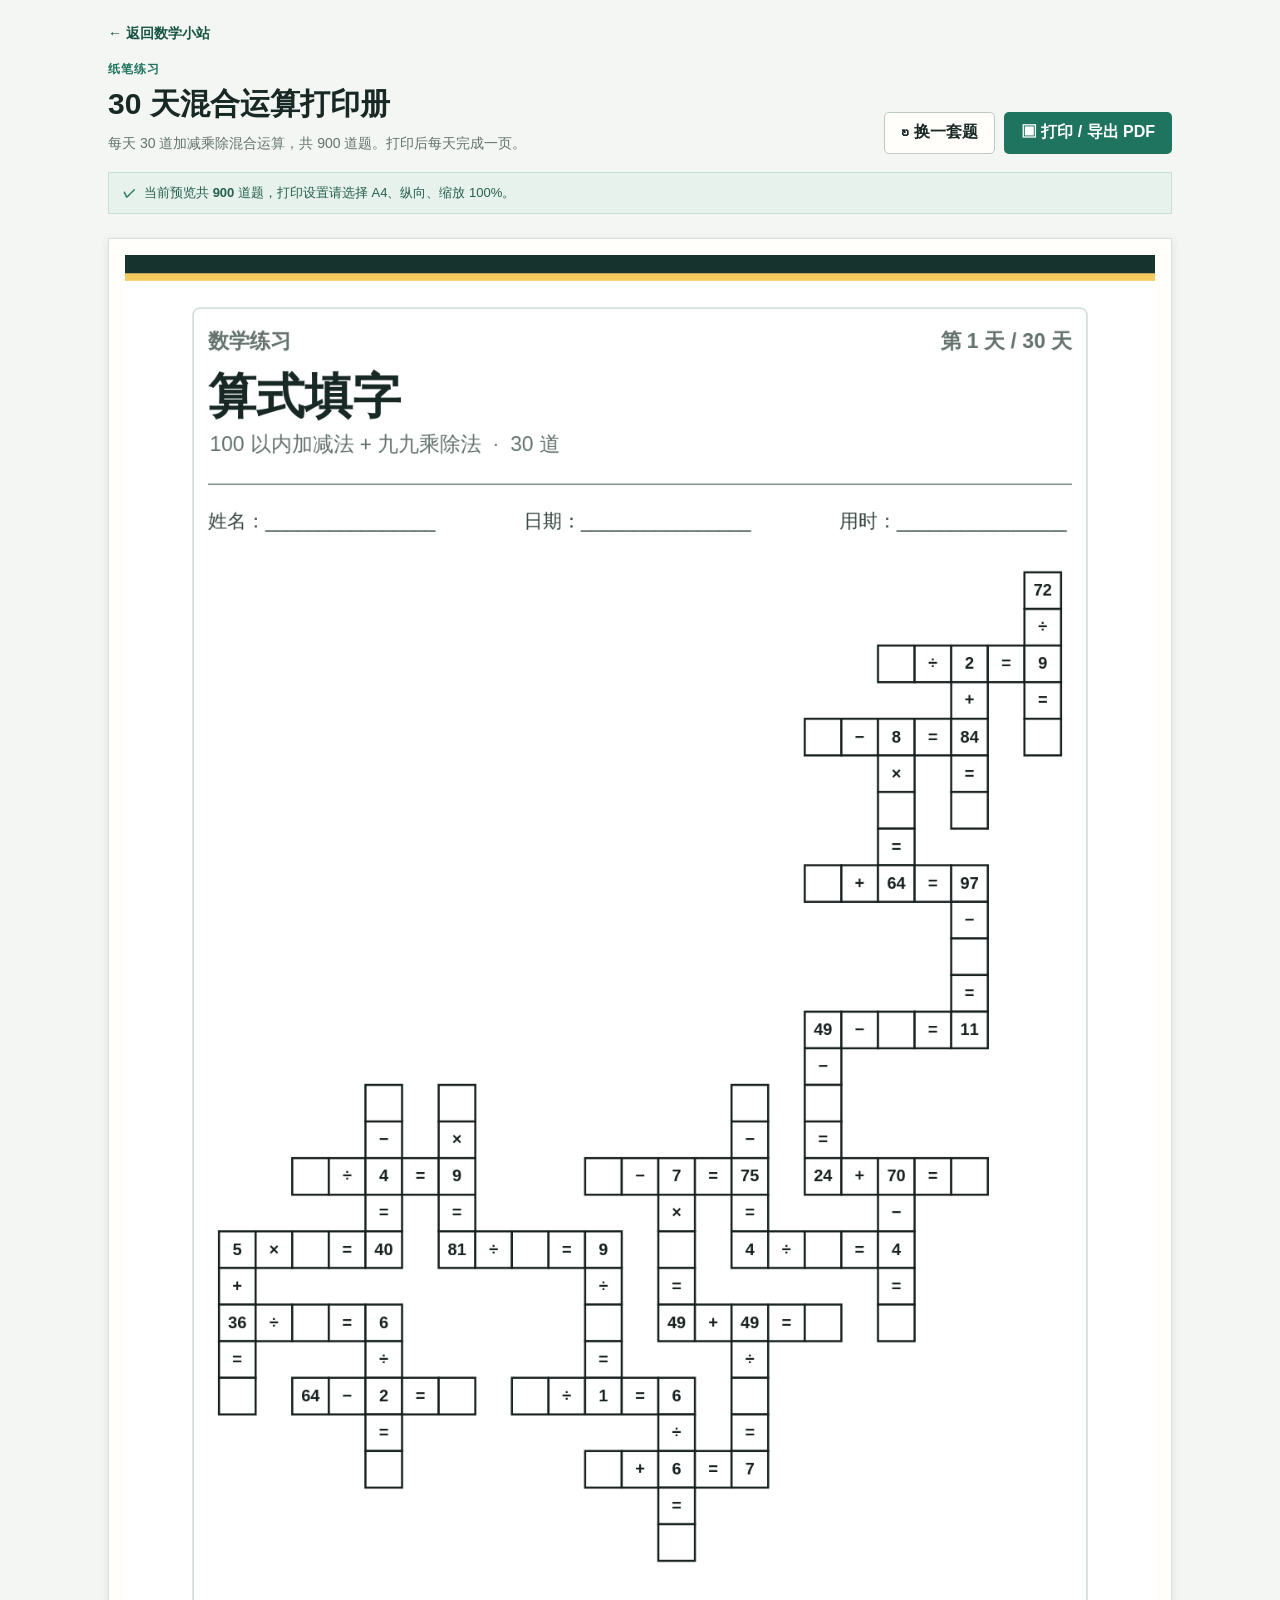
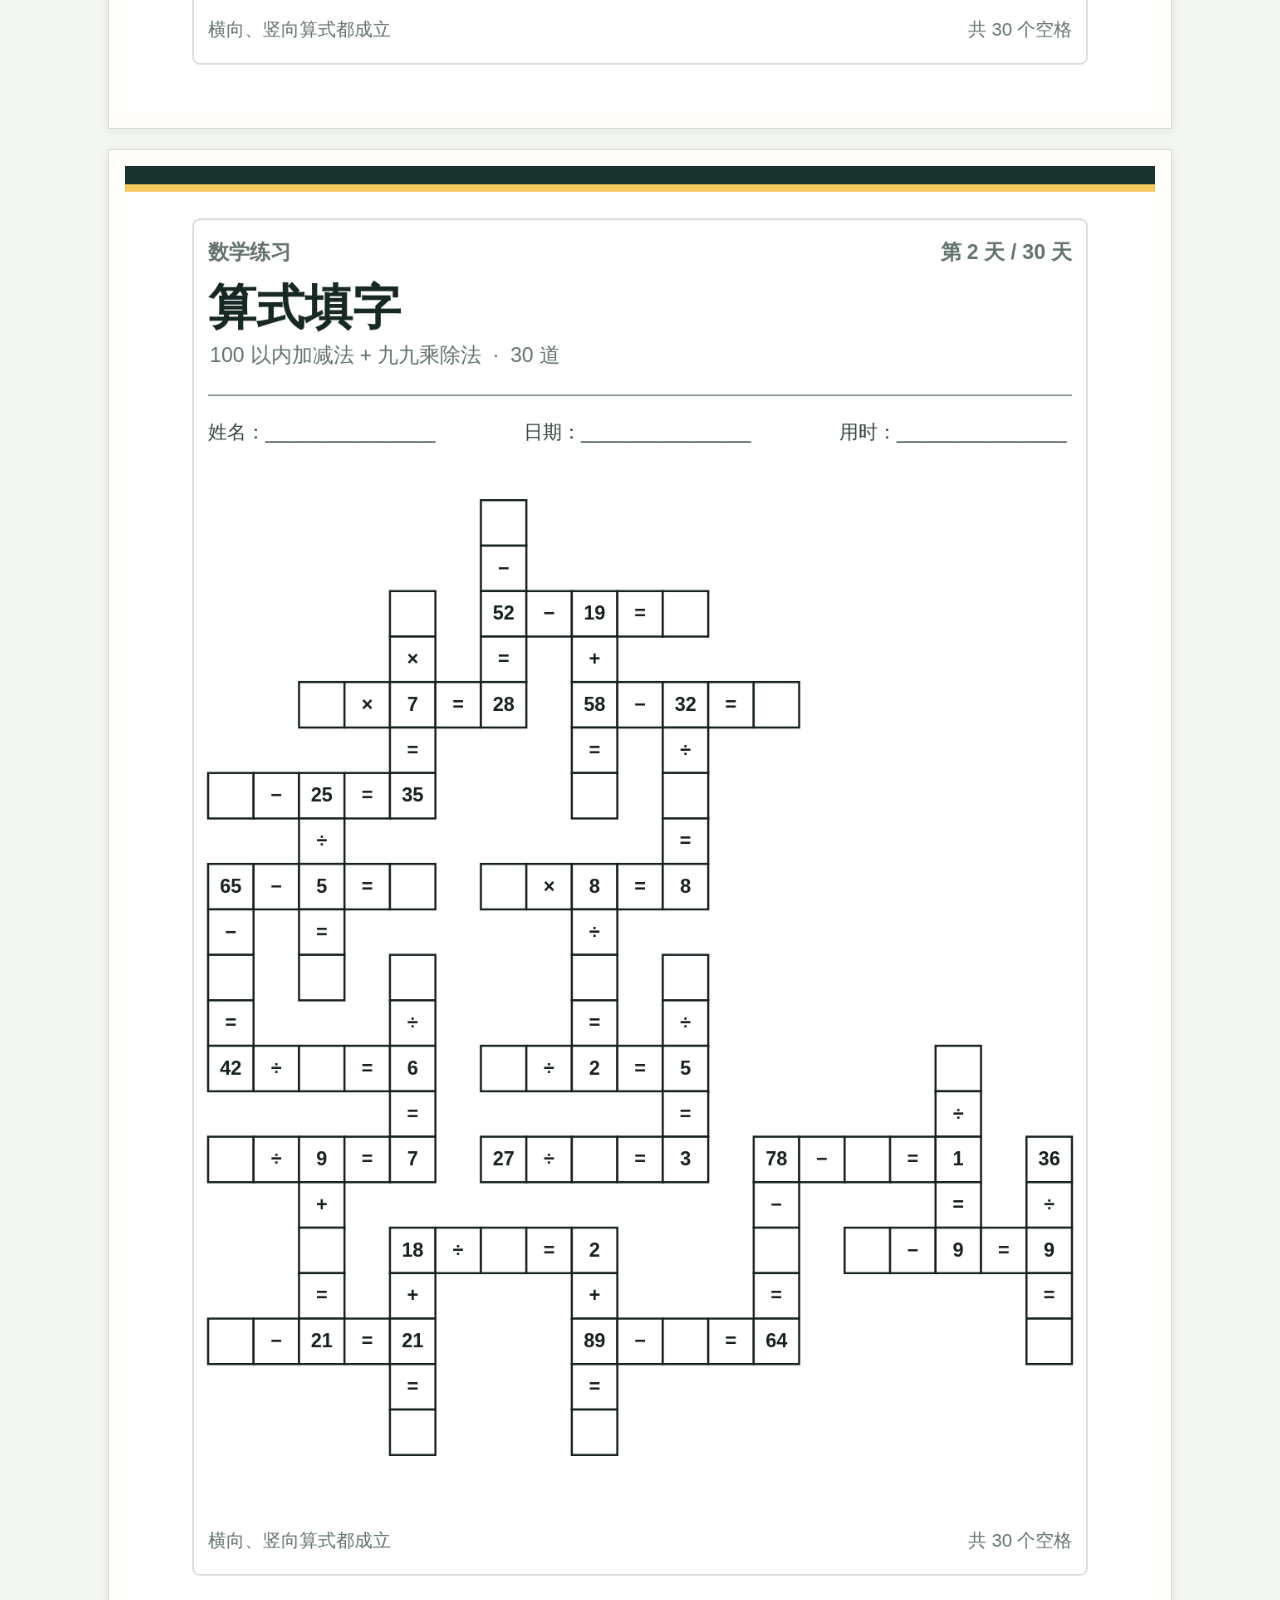
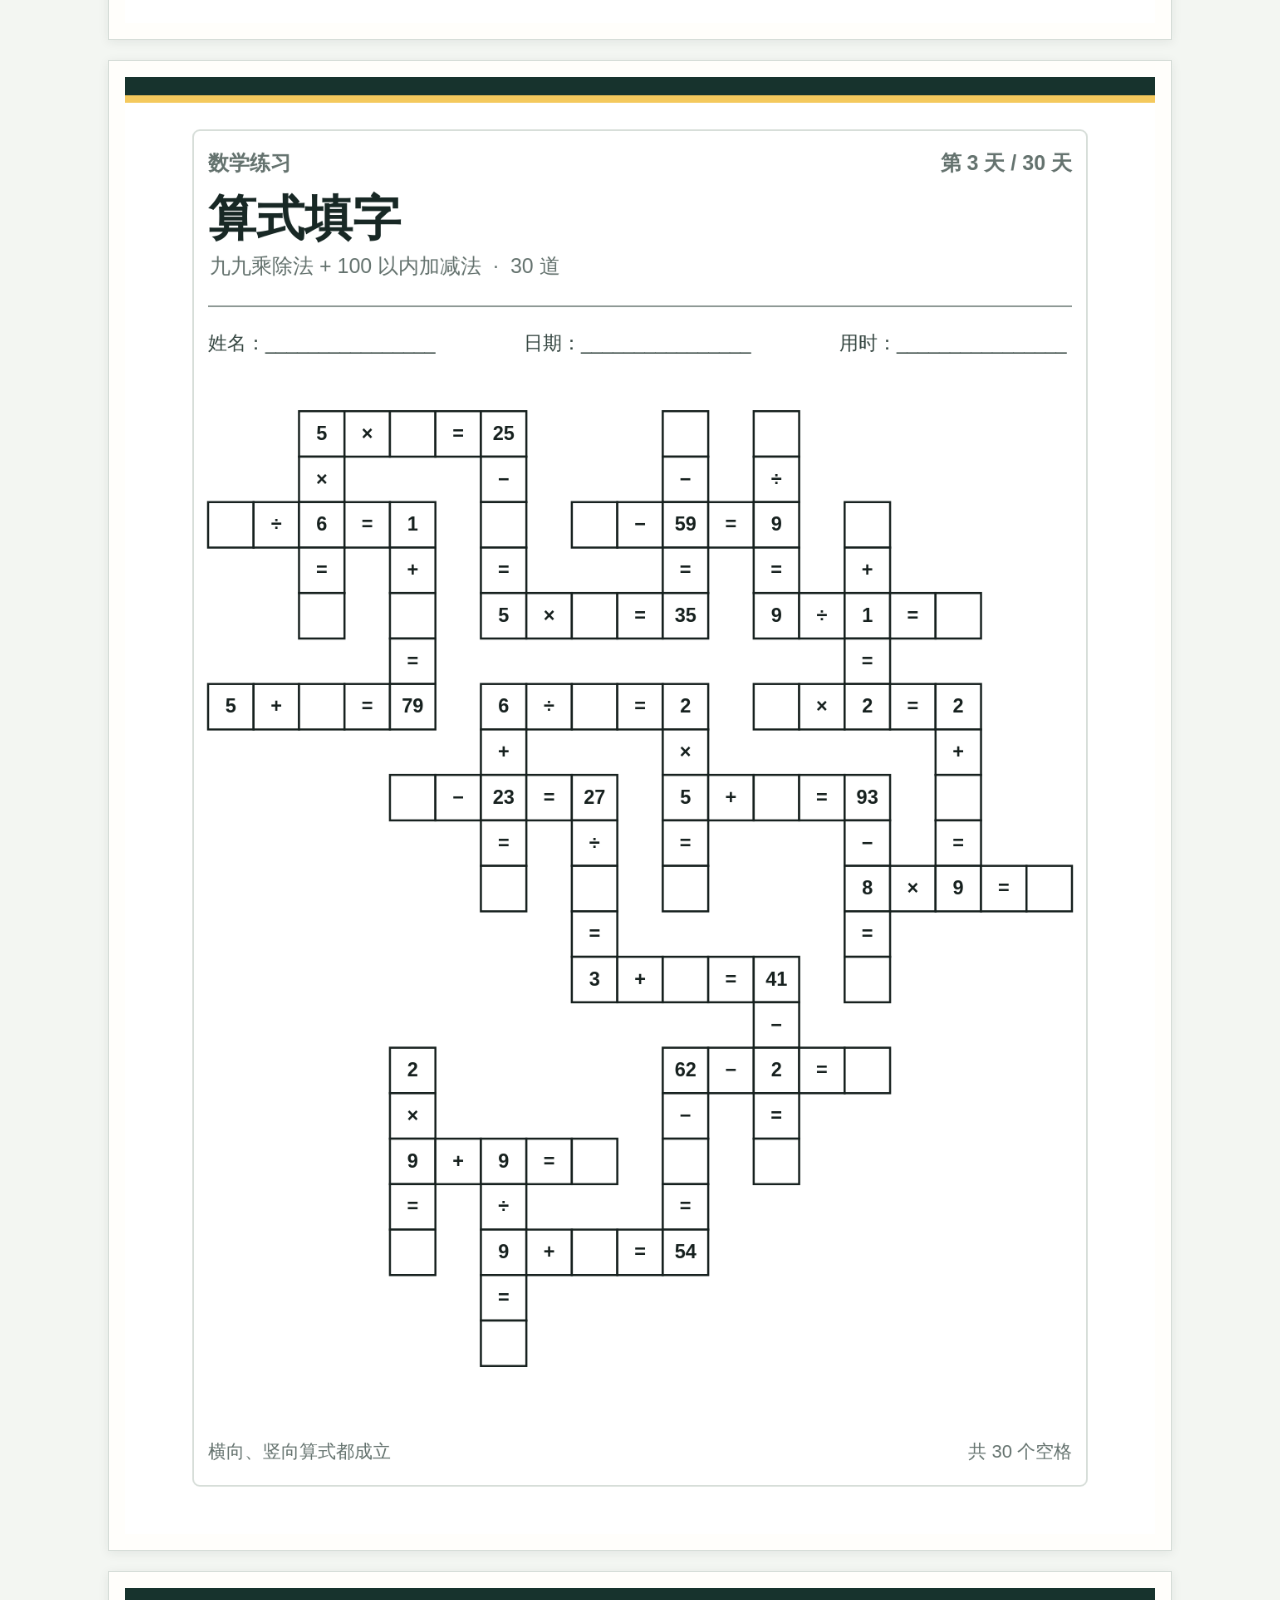
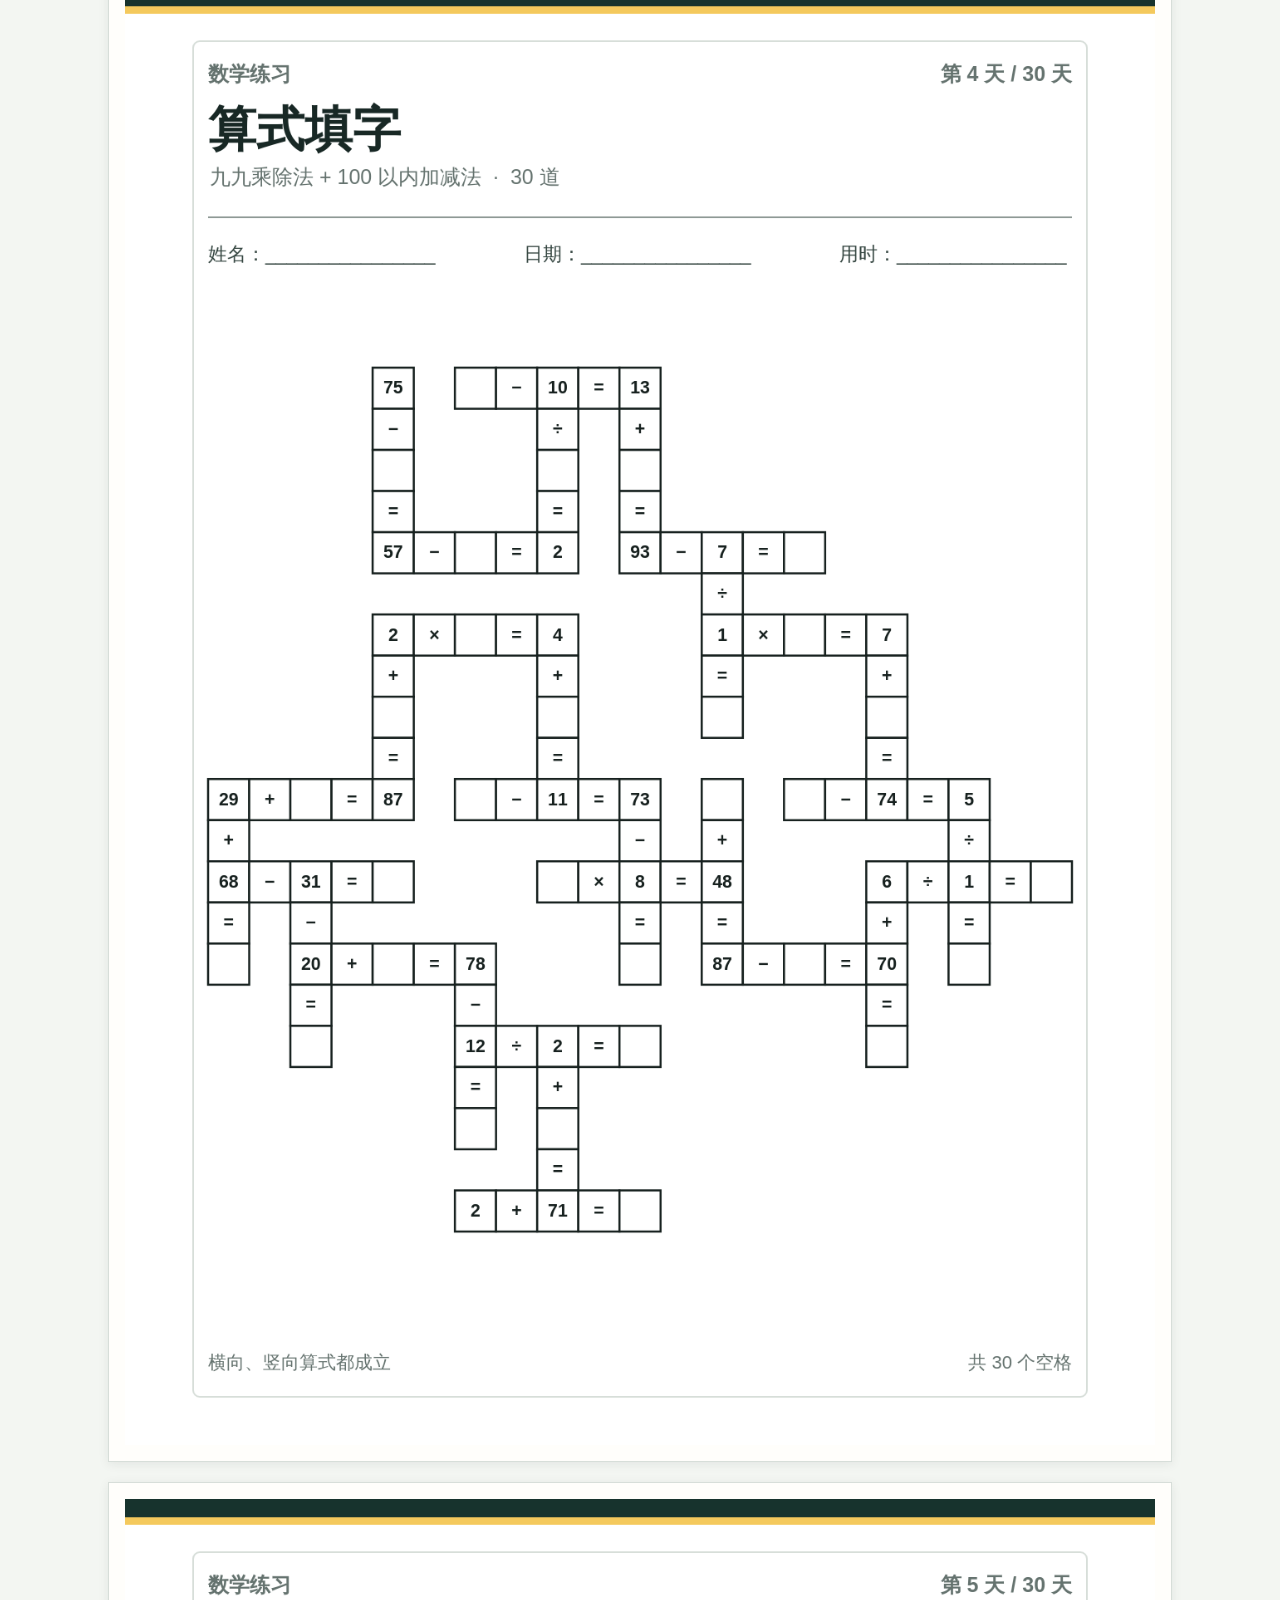
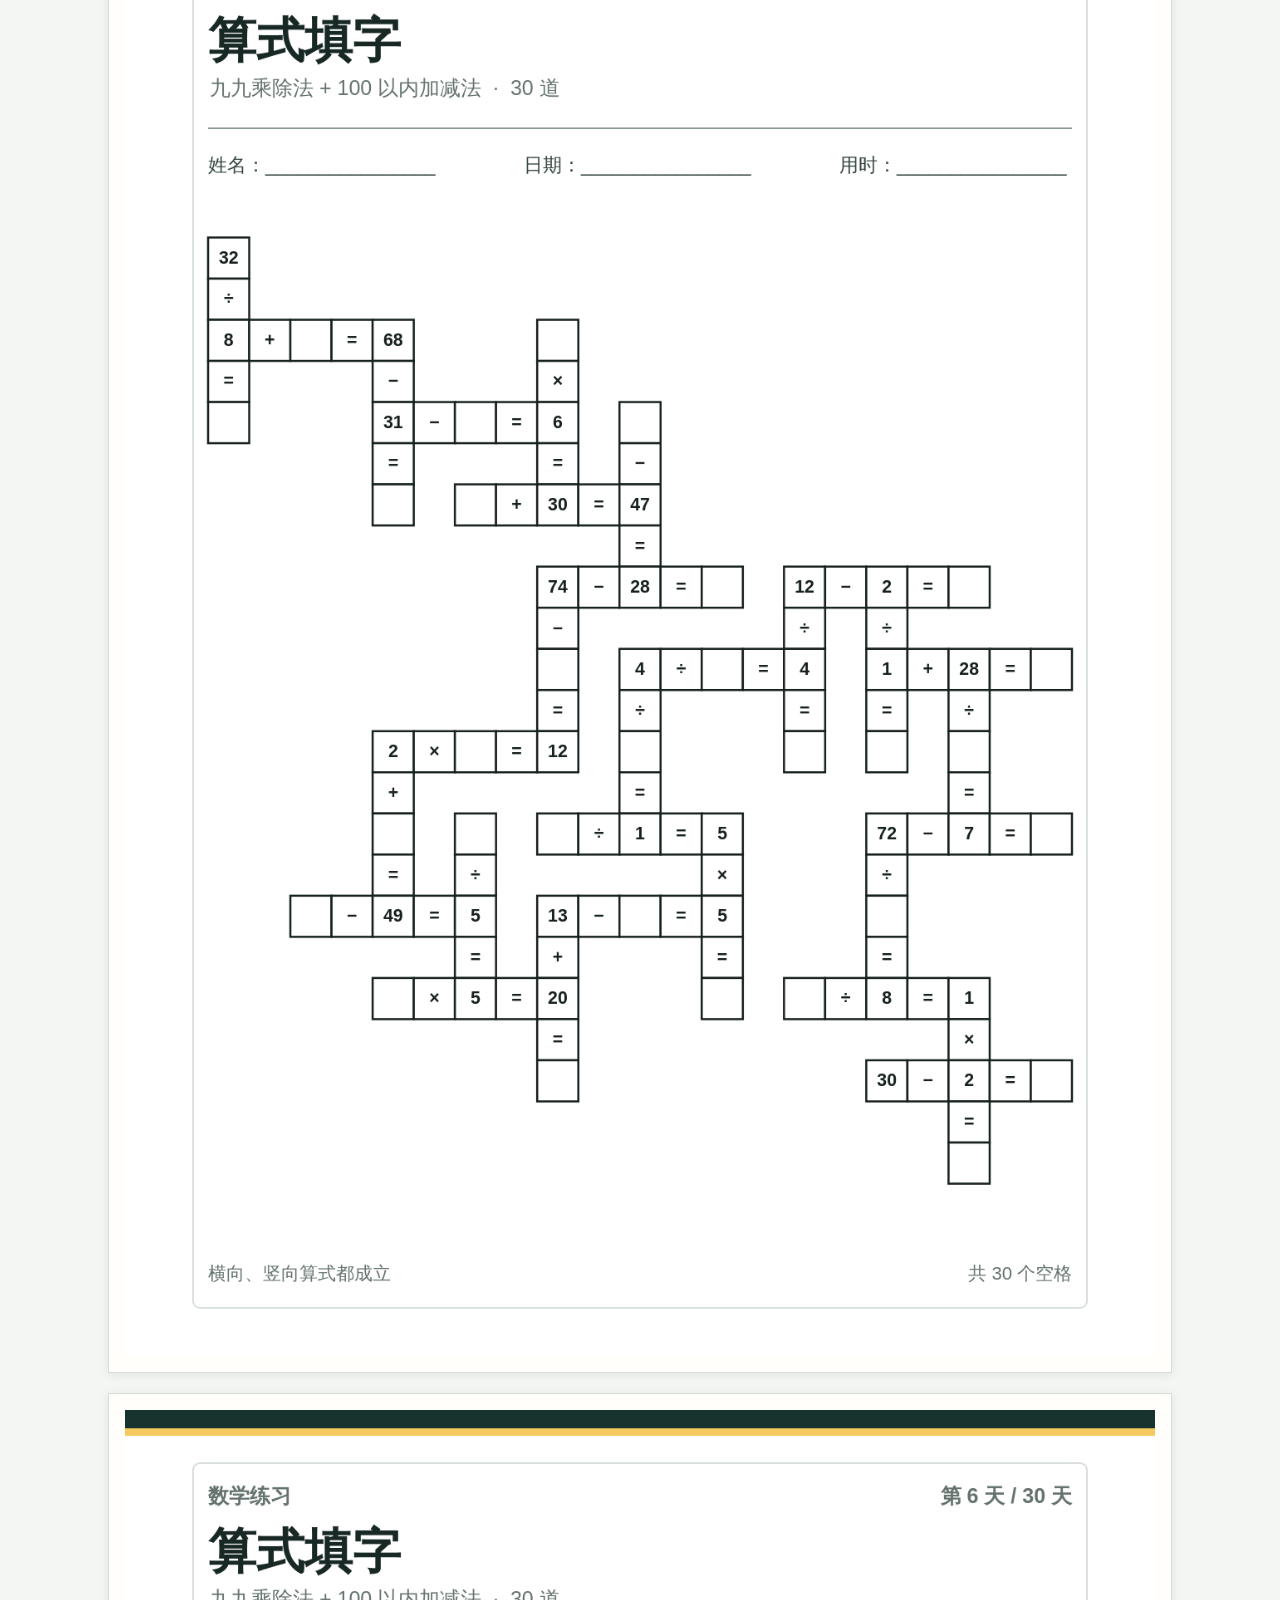
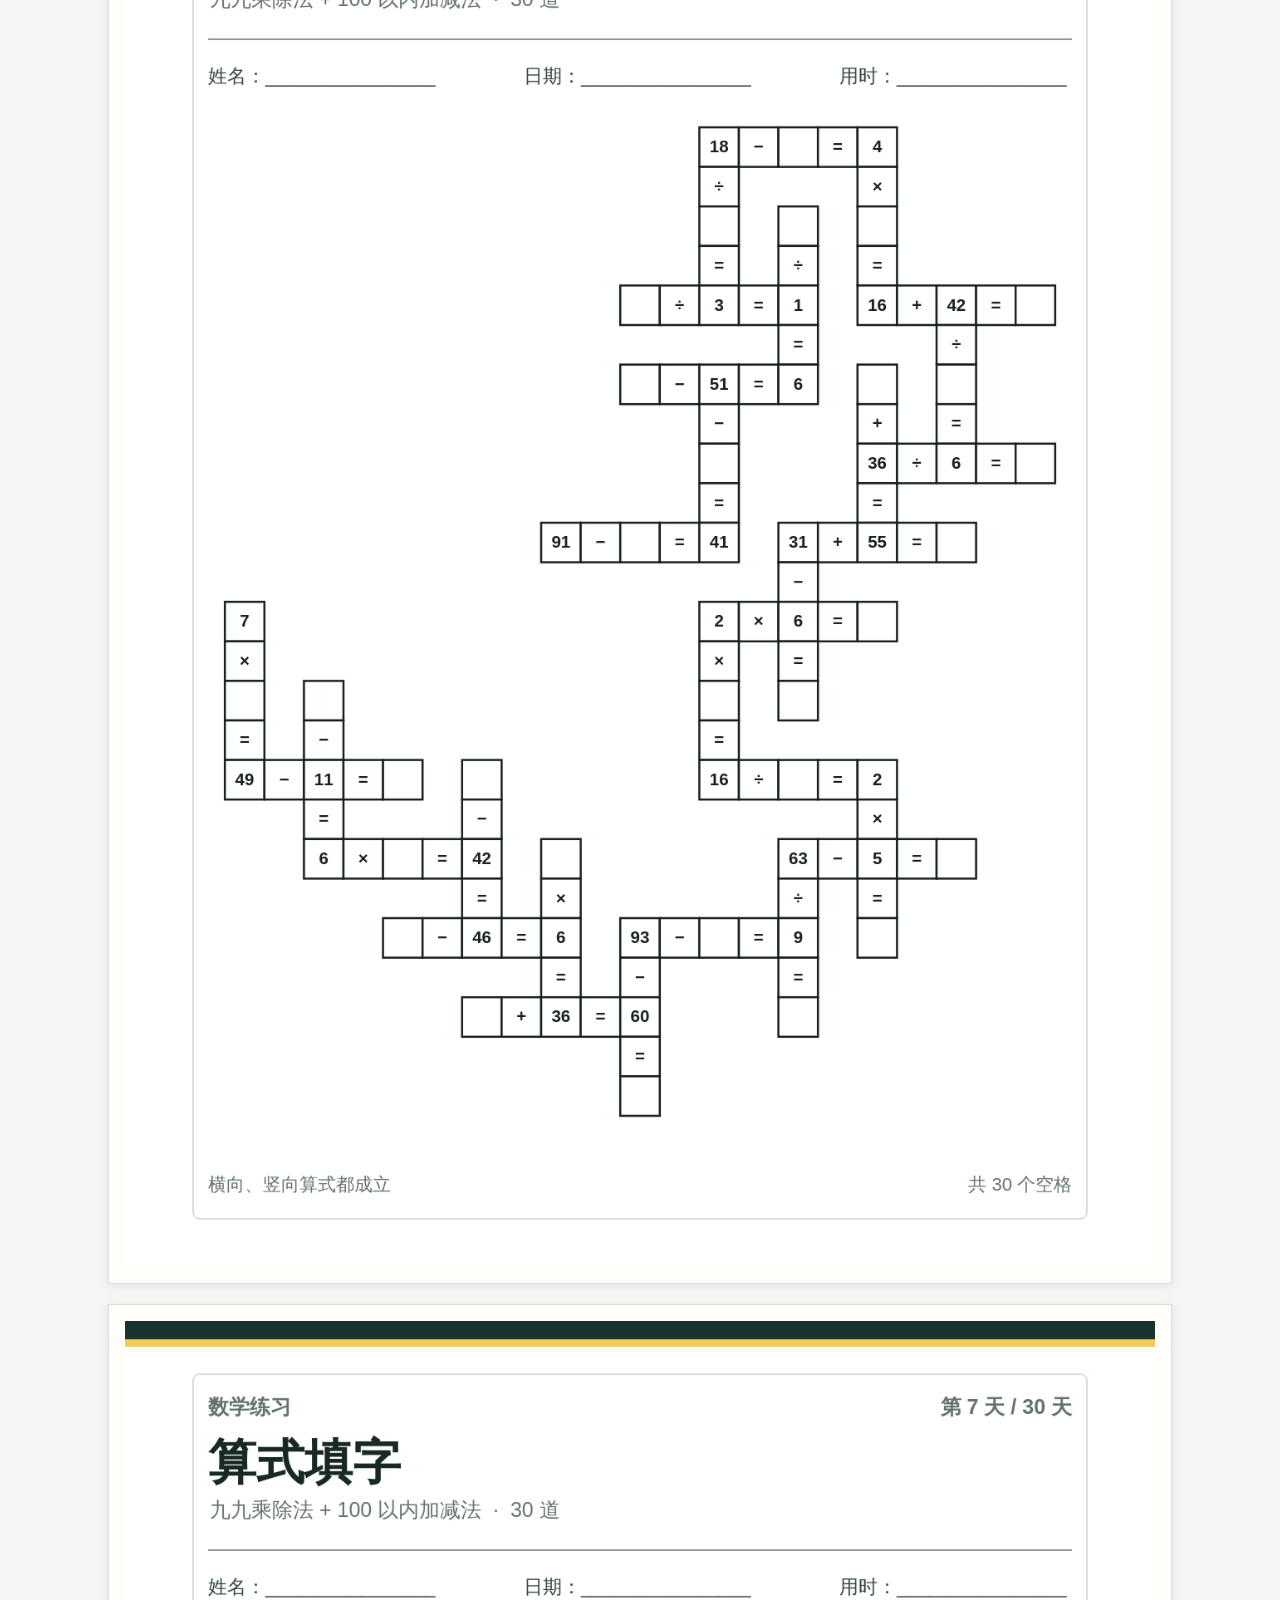
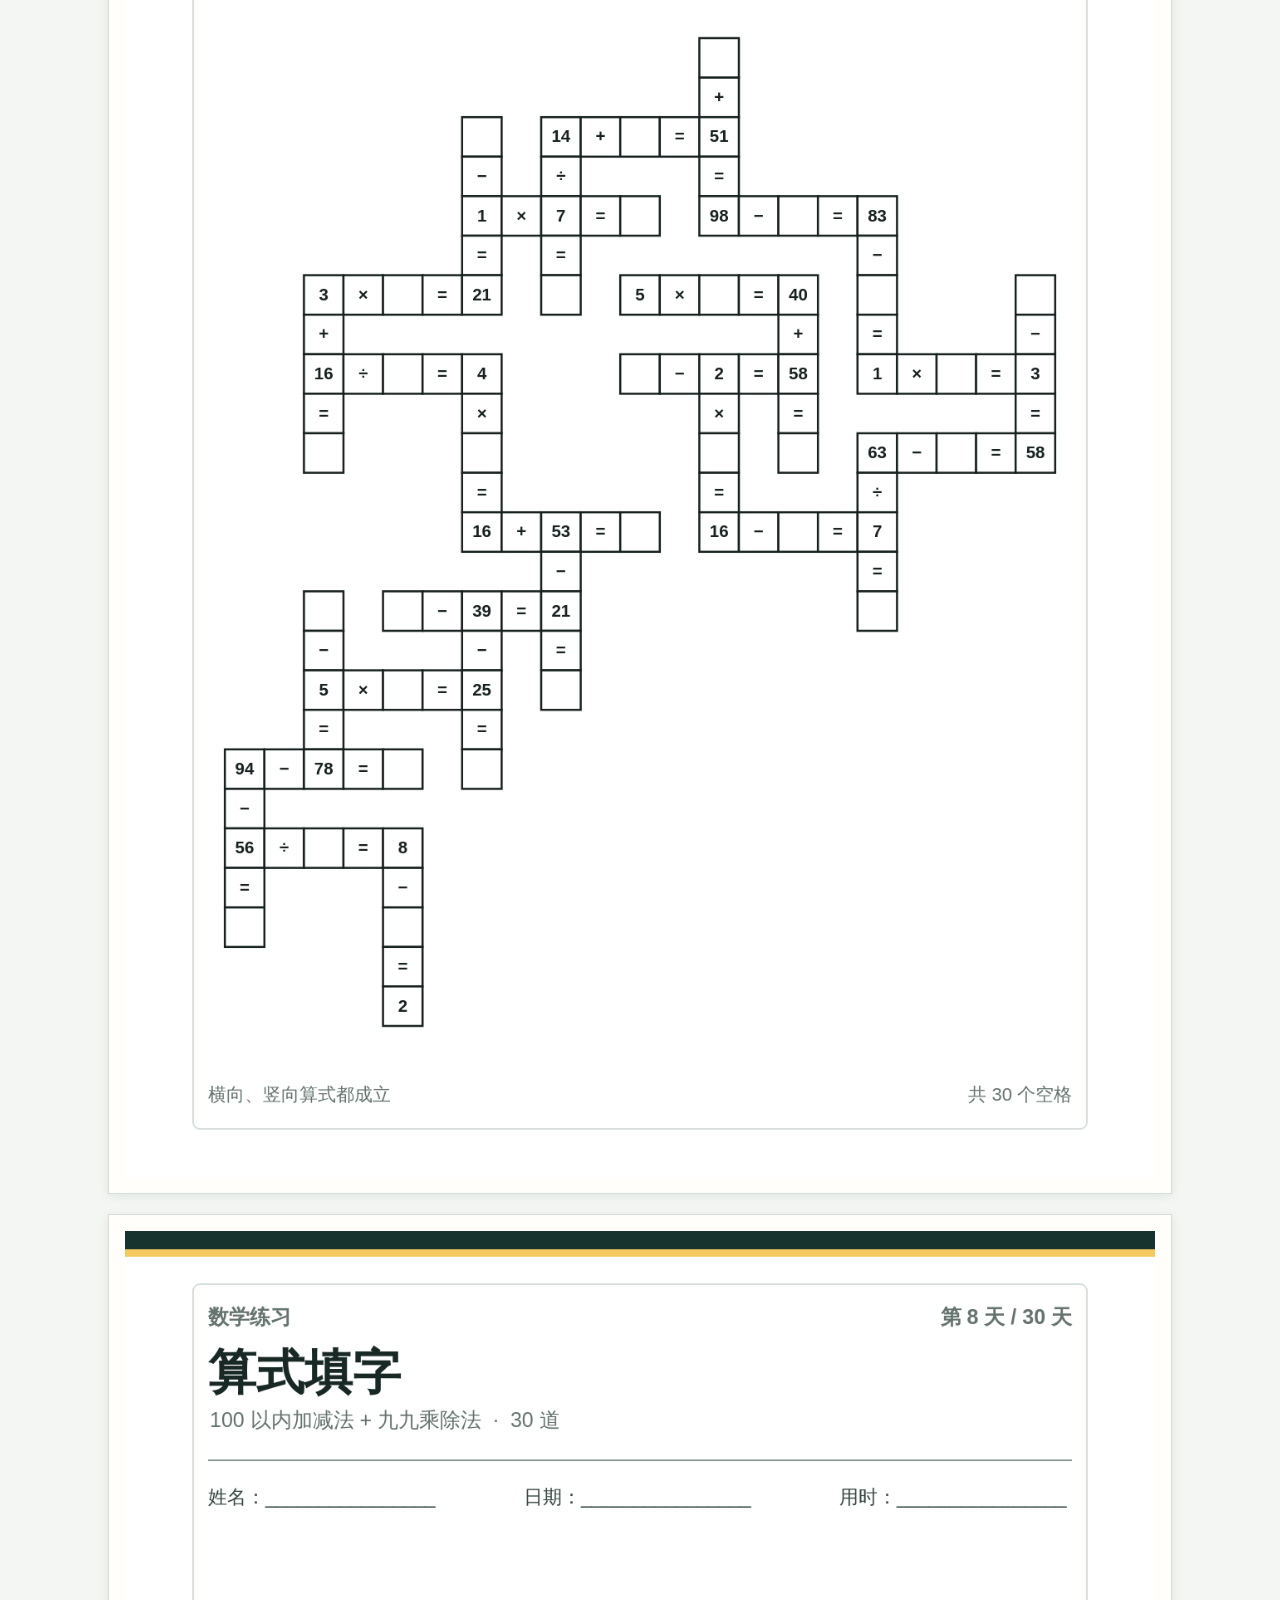
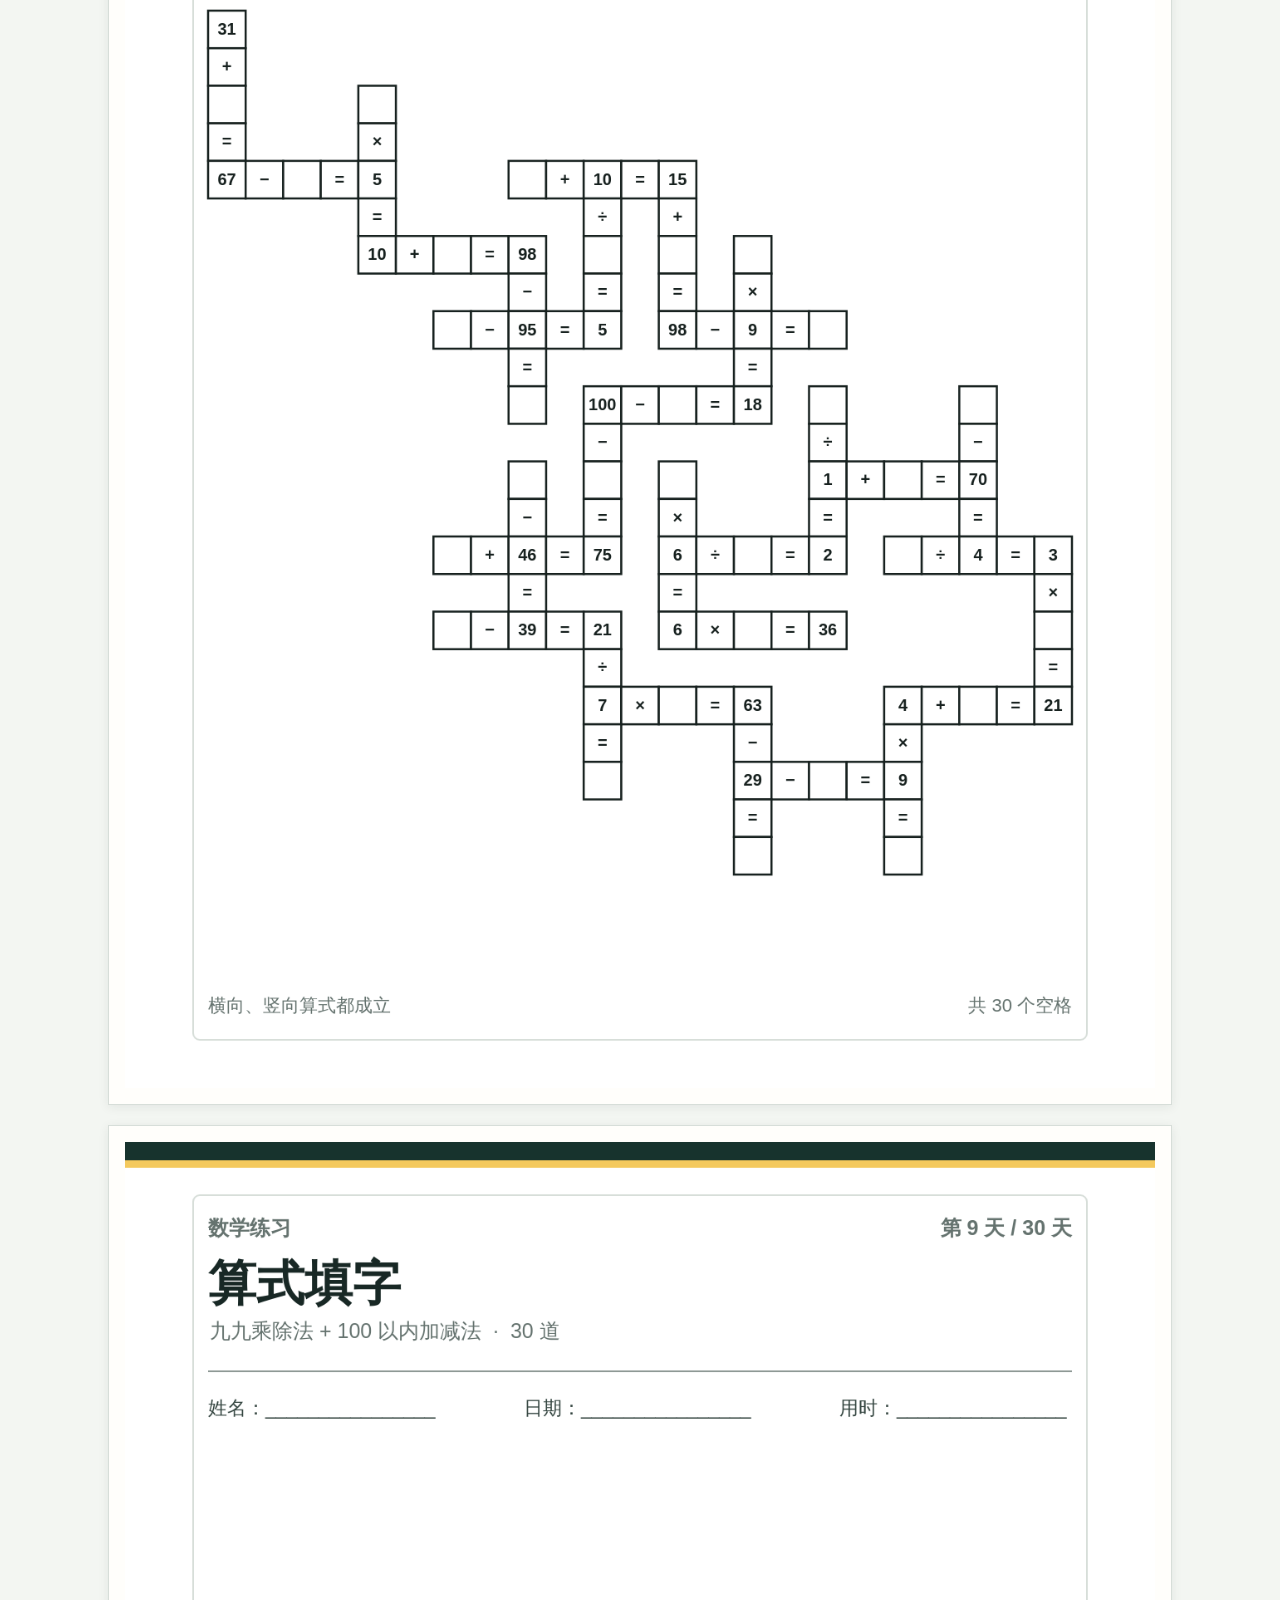
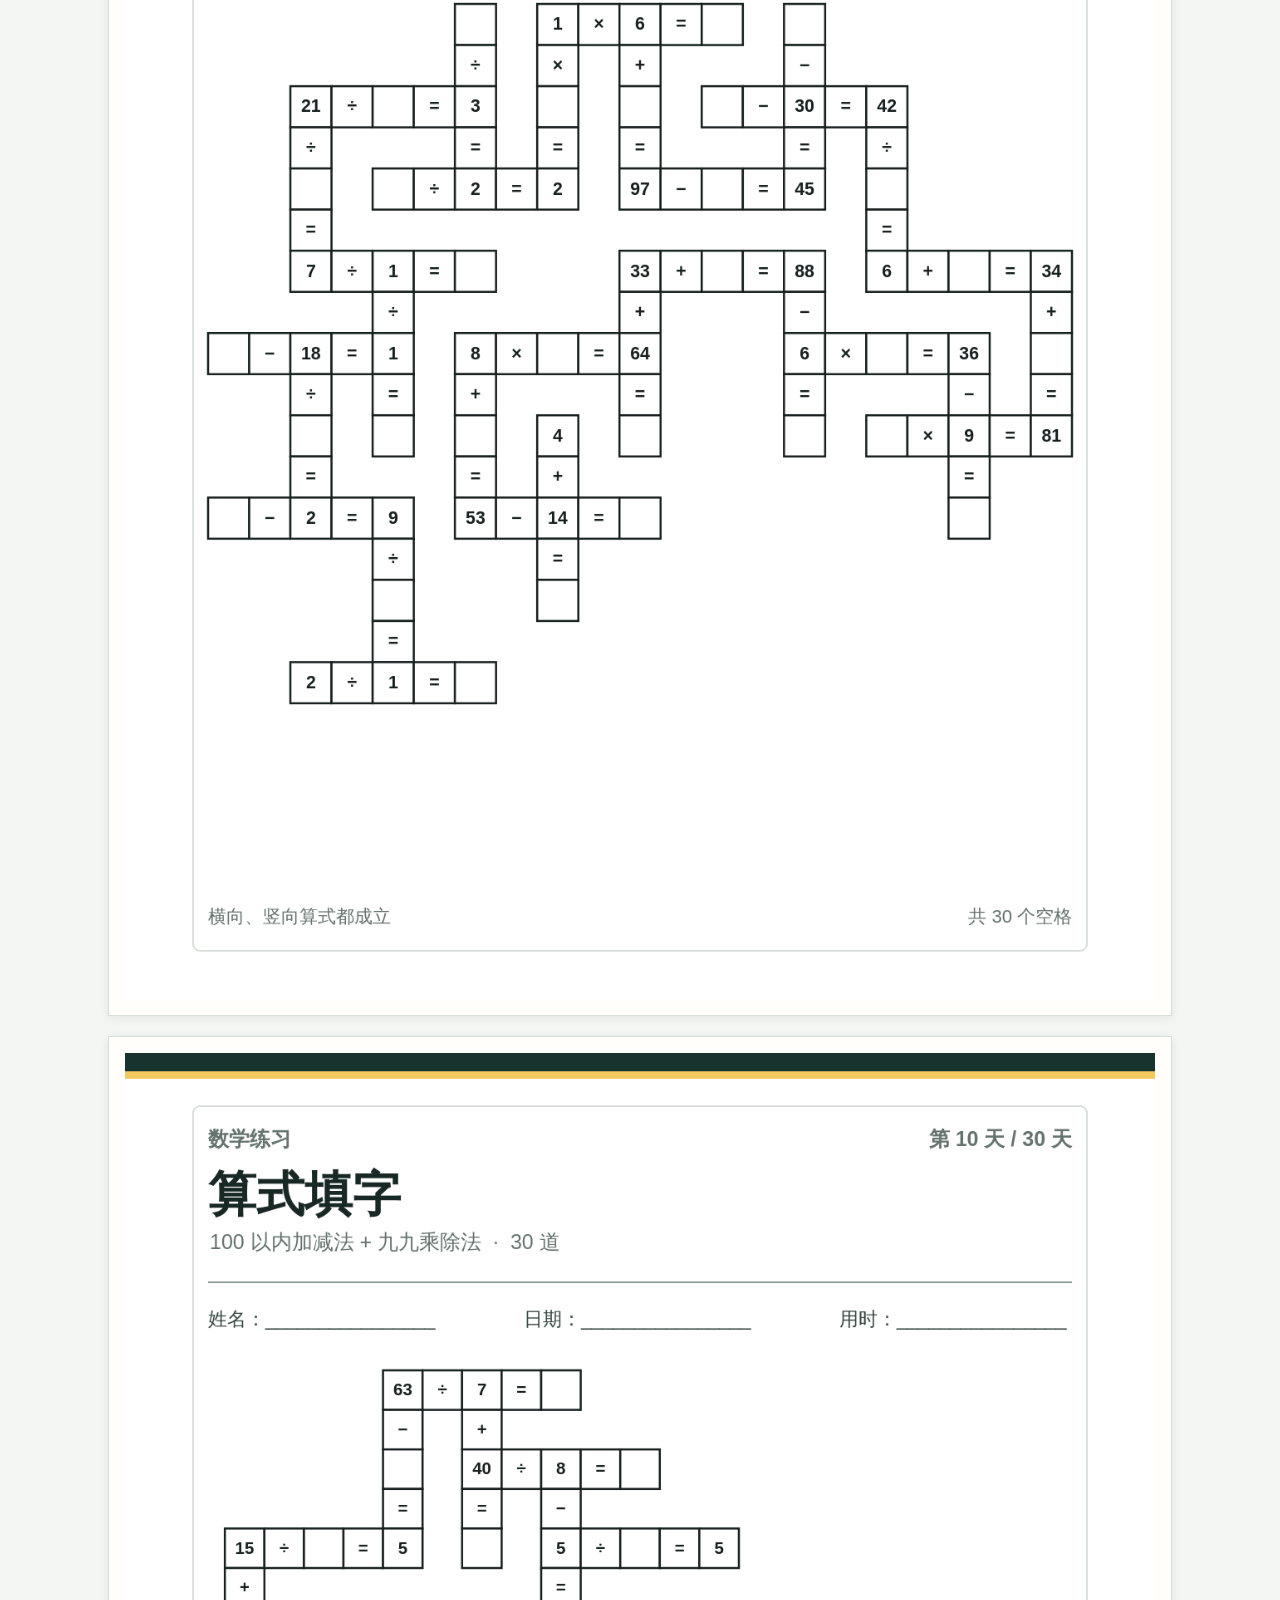
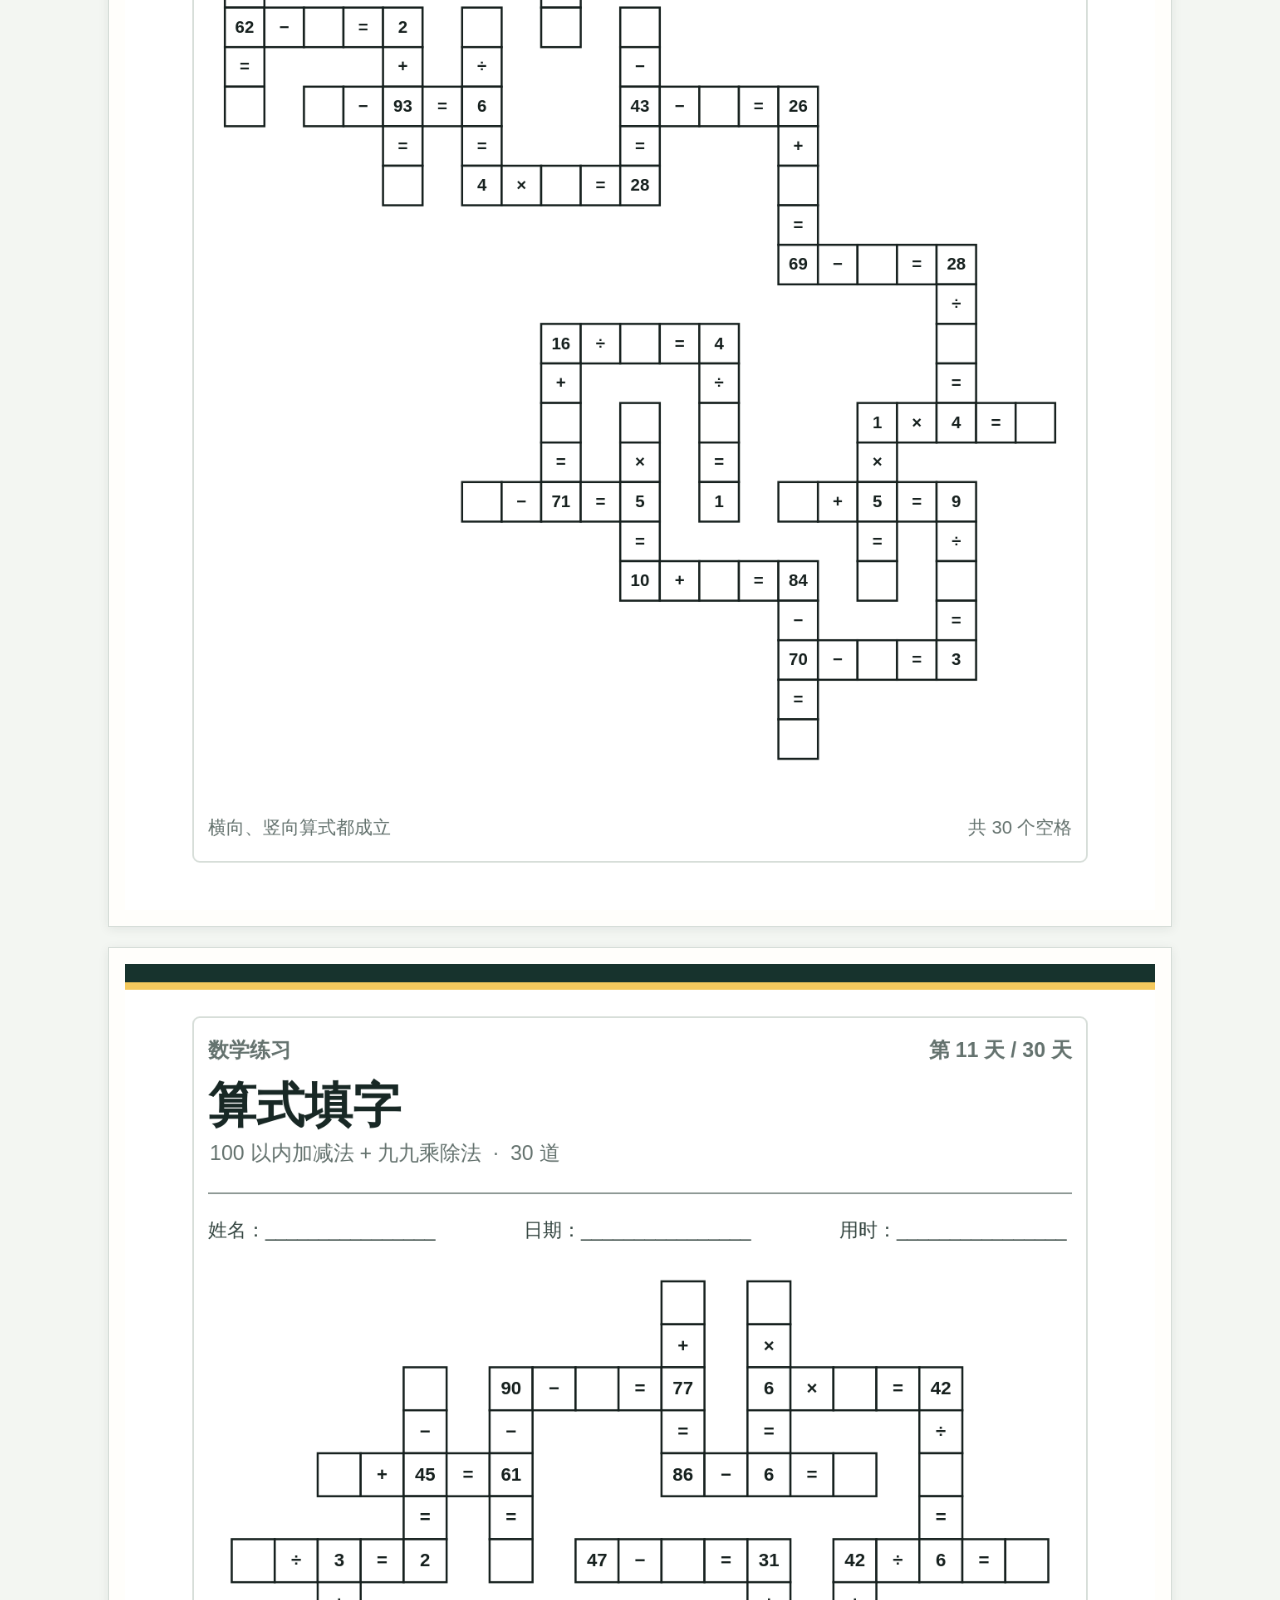
==== booklet.html @ fb9778a2 "Publish math worksheets and printable booklet" ====
<!doctype html>
<html lang="zh-CN">
<head>
  <meta charset="utf-8">
  <meta name="viewport" content="width=device-width, initial-scale=1">
  <meta name="description" content="30天加减乘除混合运算打印练习册">
  <title>30天混合运算打印册</title>
  <link rel="stylesheet" href="./booklet.css">
</head>
<body>
  <main class="booklet-app">
    <section class="screen-controls" aria-label="打印册控制面板">
      <a class="back-link" href="./index.html">← 返回数学小站</a>
      <div class="controls-heading">
        <div>
          <p class="eyebrow">纸笔练习</p>
          <h1>30 天混合运算打印册</h1>
          <p class="subtitle">每天 30 道加减乘除混合运算，共 900 道题。打印后每天完成一页。</p>
        </div>
        <div class="control-actions">
          <button class="button secondary" id="regenerateButton" type="button">↻ 换一套题</button>
          <button class="button primary" id="printButton" type="button">▣ 打印 / 导出 PDF</button>
        </div>
      </div>
      <div class="print-note">
        <span aria-hidden="true">✓</span>
        <span>当前预览共 <strong id="questionTotal">900</strong> 道题，打印设置请选择 A4、纵向、缩放 100%。</span>
      </div>
    </section>

    <section class="booklet" id="booklet" aria-label="30天练习题预览"></section>
  </main>
  <script src="./crossword.js"></script>
  <script src="./booklet.js"></script>
</body>
</html>
---- booklet.css ----
:root {
  color-scheme: light;
  --ink: #182825;
  --muted: #63736f;
  --paper: #fffefb;
  --canvas: #f3f6f2;
  --line: #d7ded9;
  --green: #1f745f;
  --green-dark: #165342;
  font-family: -apple-system, BlinkMacSystemFont, "PingFang SC", "Microsoft YaHei", "Noto Sans CJK SC", sans-serif;
}

* { box-sizing: border-box; }
body { margin: 0; background: var(--canvas); color: var(--ink); }
.booklet-app { width: min(1120px, 100%); margin: 0 auto; padding: 24px 28px 80px; }
.screen-controls { margin-bottom: 24px; }
.back-link { color: var(--green-dark); font-size: 14px; font-weight: 700; text-decoration: none; }
.back-link:hover { text-decoration: underline; }
.controls-heading { margin-top: 18px; display: flex; align-items: flex-end; justify-content: space-between; gap: 24px; }
.eyebrow { margin: 0 0 7px; color: var(--green); font-size: 12px; font-weight: 800; letter-spacing: .08em; }
h1, h2, p { margin: 0; }
h1 { font-size: 30px; line-height: 1.25; }
.subtitle { margin-top: 9px; color: var(--muted); font-size: 14px; line-height: 1.6; }
.control-actions { display: flex; gap: 9px; flex: 0 0 auto; }
.button { min-height: 42px; padding: 0 16px; border: 1px solid transparent; border-radius: 5px; cursor: pointer; font: inherit; font-weight: 750; white-space: nowrap; }
.button.primary { background: var(--green); color: white; }
.button.primary:hover { background: var(--green-dark); }
.button.secondary { border-color: #bdc9c3; background: var(--paper); color: var(--ink); }
.button.secondary:hover { border-color: #889a92; }
.print-note { margin-top: 18px; padding: 11px 14px; display: flex; align-items: center; gap: 8px; background: #e7f2ec; border: 1px solid #c8dfd3; color: #245f4f; font-size: 13px; }
.print-note > span:first-child { font-weight: 800; color: var(--green); }
.booklet { display: grid; gap: 20px; }
.worksheet-page { padding: 16px; background: var(--paper); border: 1px solid var(--line); box-shadow: 0 2px 10px rgb(24 40 37 / 8%); }
.worksheet-canvas { width: 100%; height: auto; display: block; background: white; }
.booklet-error { padding: 30px; color: #9d3528; background: #fbe9e5; }

@media (max-width: 760px) {
  .booklet-app { padding: 18px 14px 60px; }
  .controls-heading { align-items: flex-start; flex-direction: column; }
  .control-actions { width: 100%; }
  .control-actions .button { flex: 1; }
  .worksheet-page { padding: 8px; }
}

@media print {
  @page { size: A4 portrait; margin: 0; }
  html, body { background: white; }
  .booklet-app { width: auto; padding: 0; }
  .screen-controls { display: none !important; }
  .booklet { display: block; }
  .worksheet-page { width: 210mm; height: 297mm; padding: 0; margin: 0; border: 0; box-shadow: none; break-after: page; page-break-after: always; }
  .worksheet-page:last-child { break-after: auto; page-break-after: auto; }
  .worksheet-canvas { width: 210mm; height: 297mm; }
}
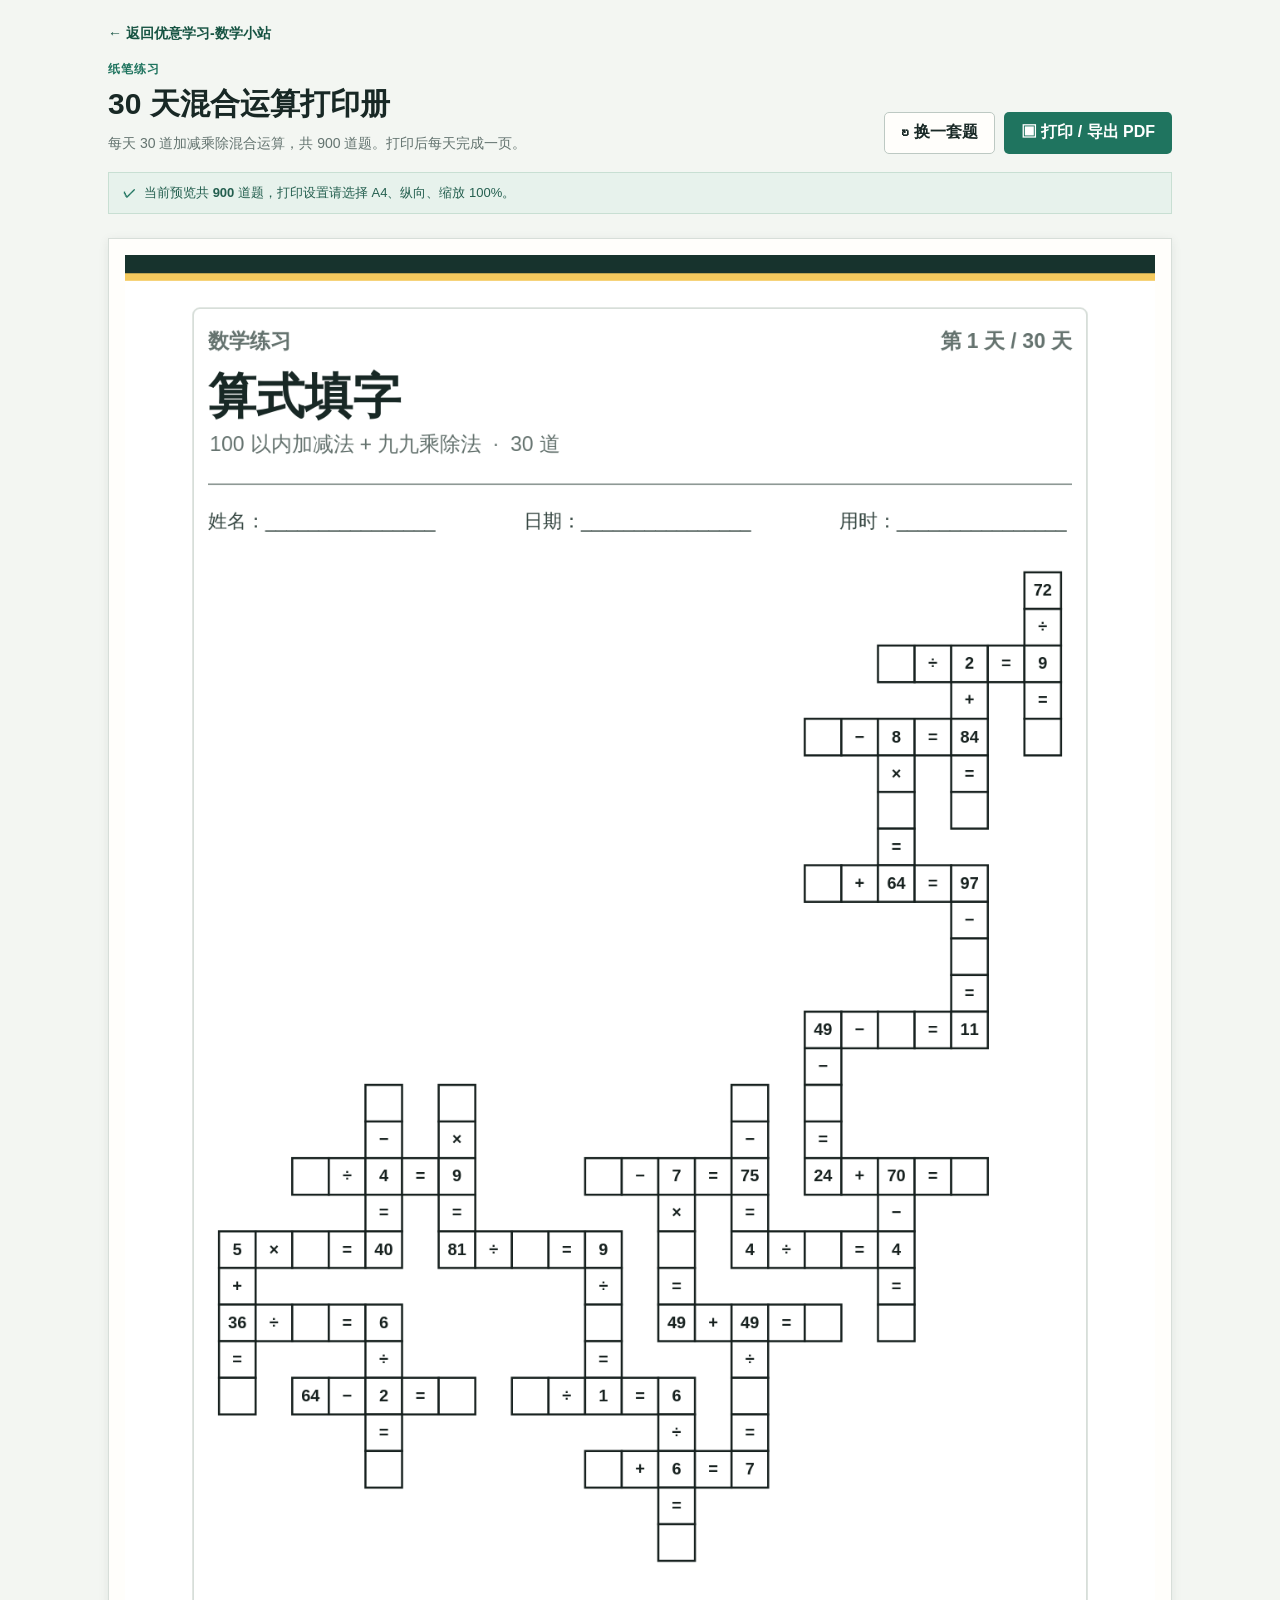
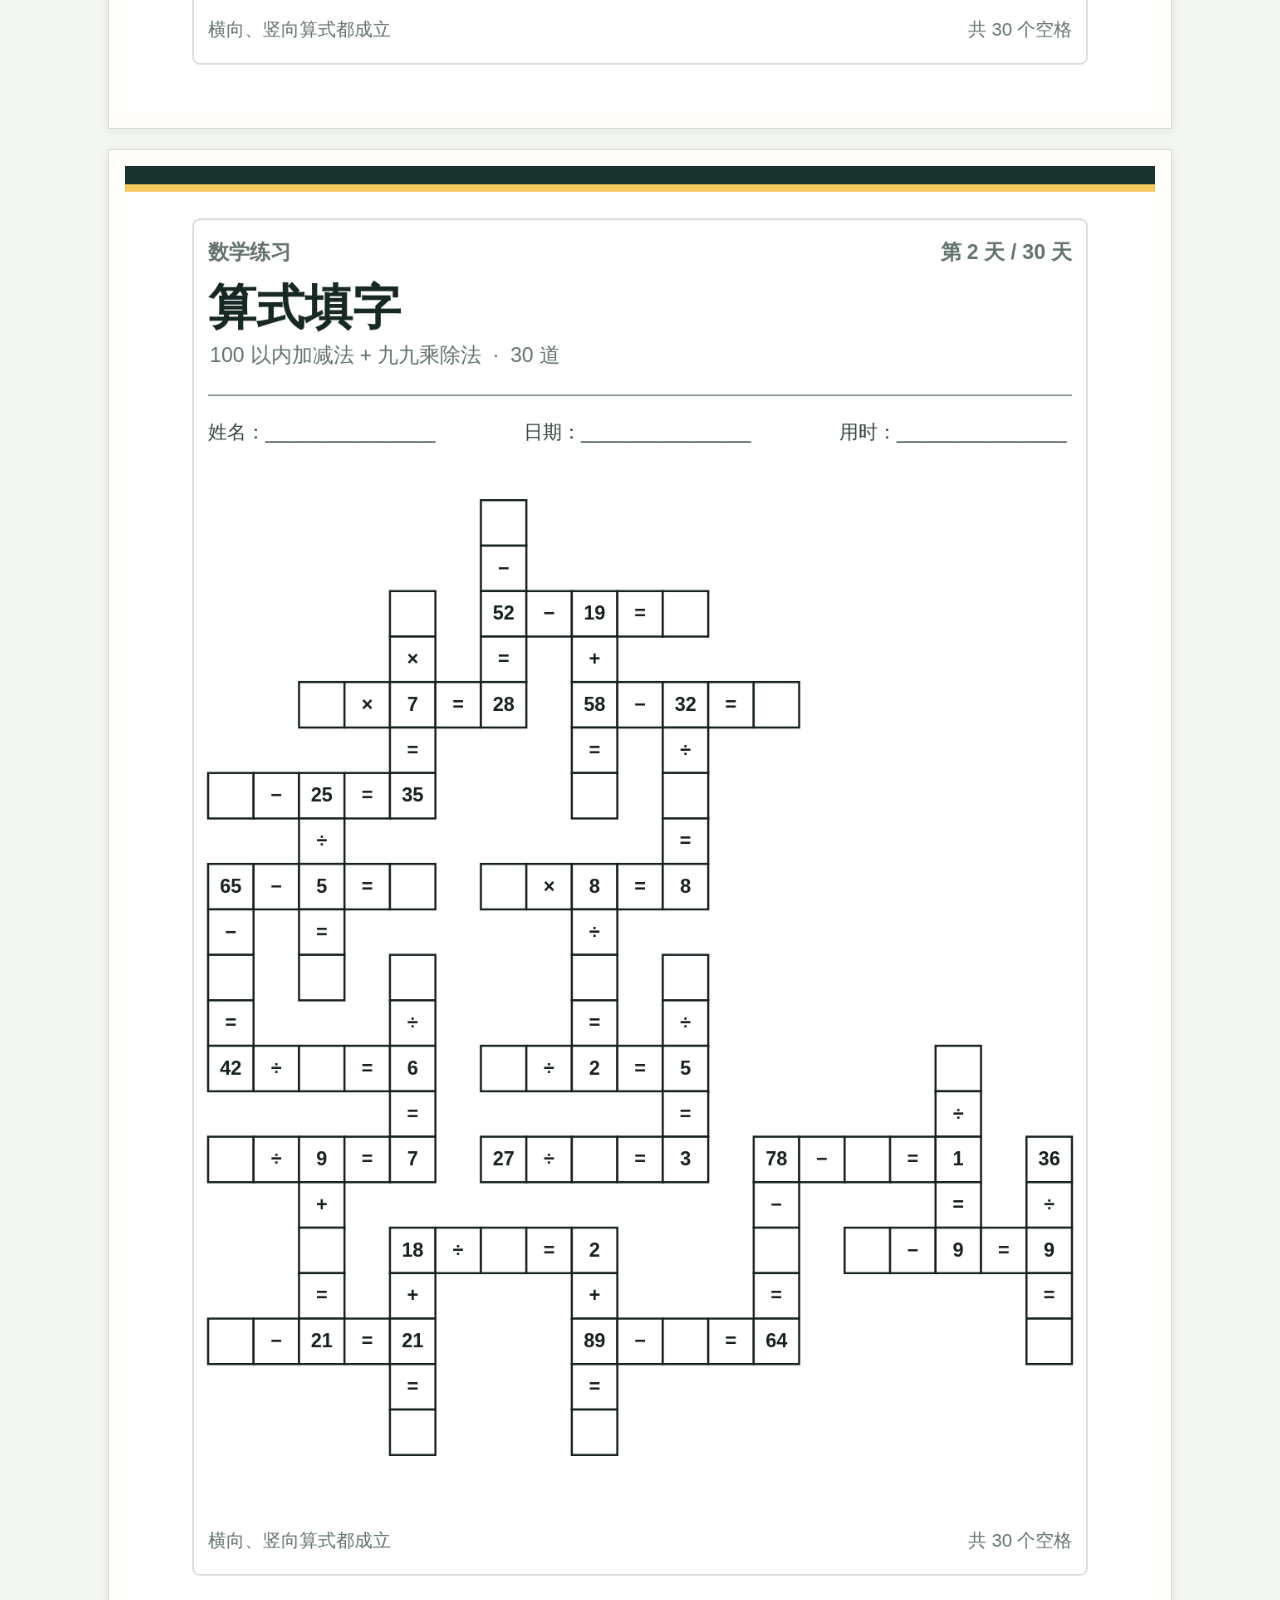
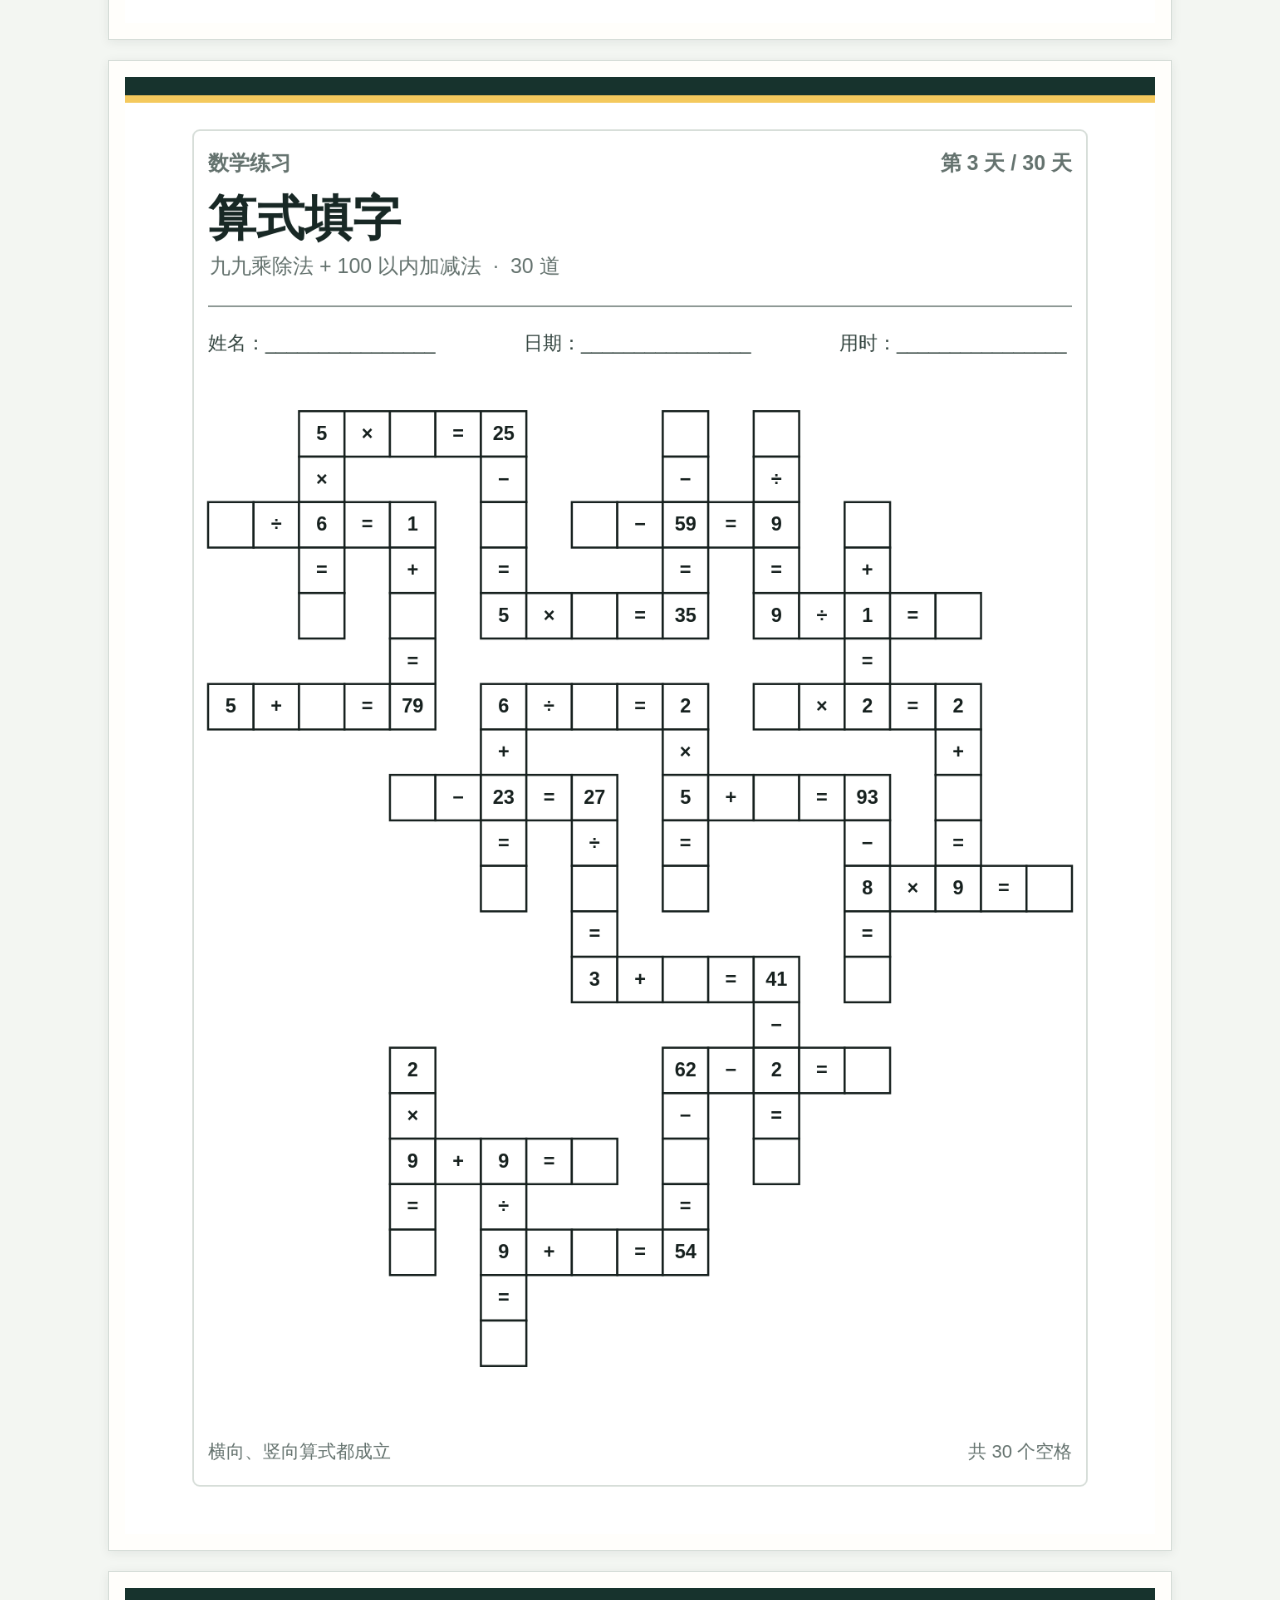
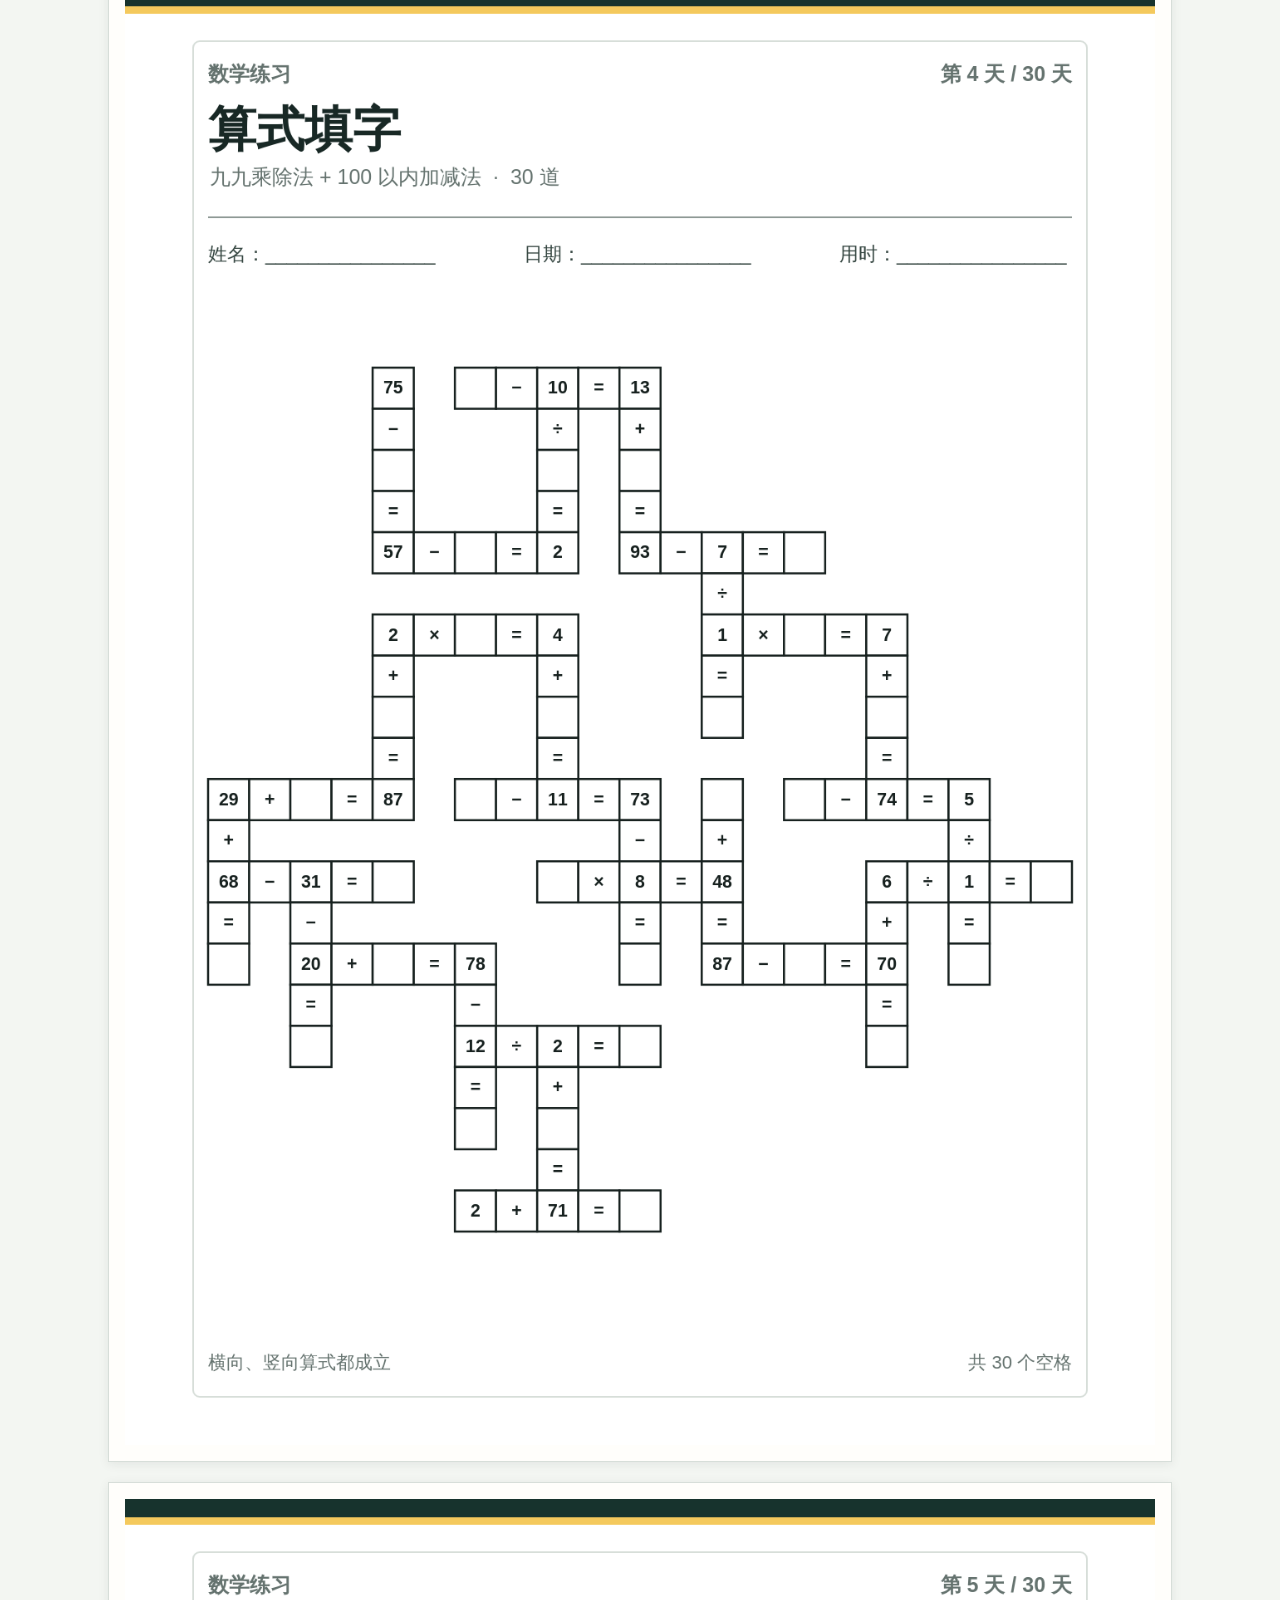
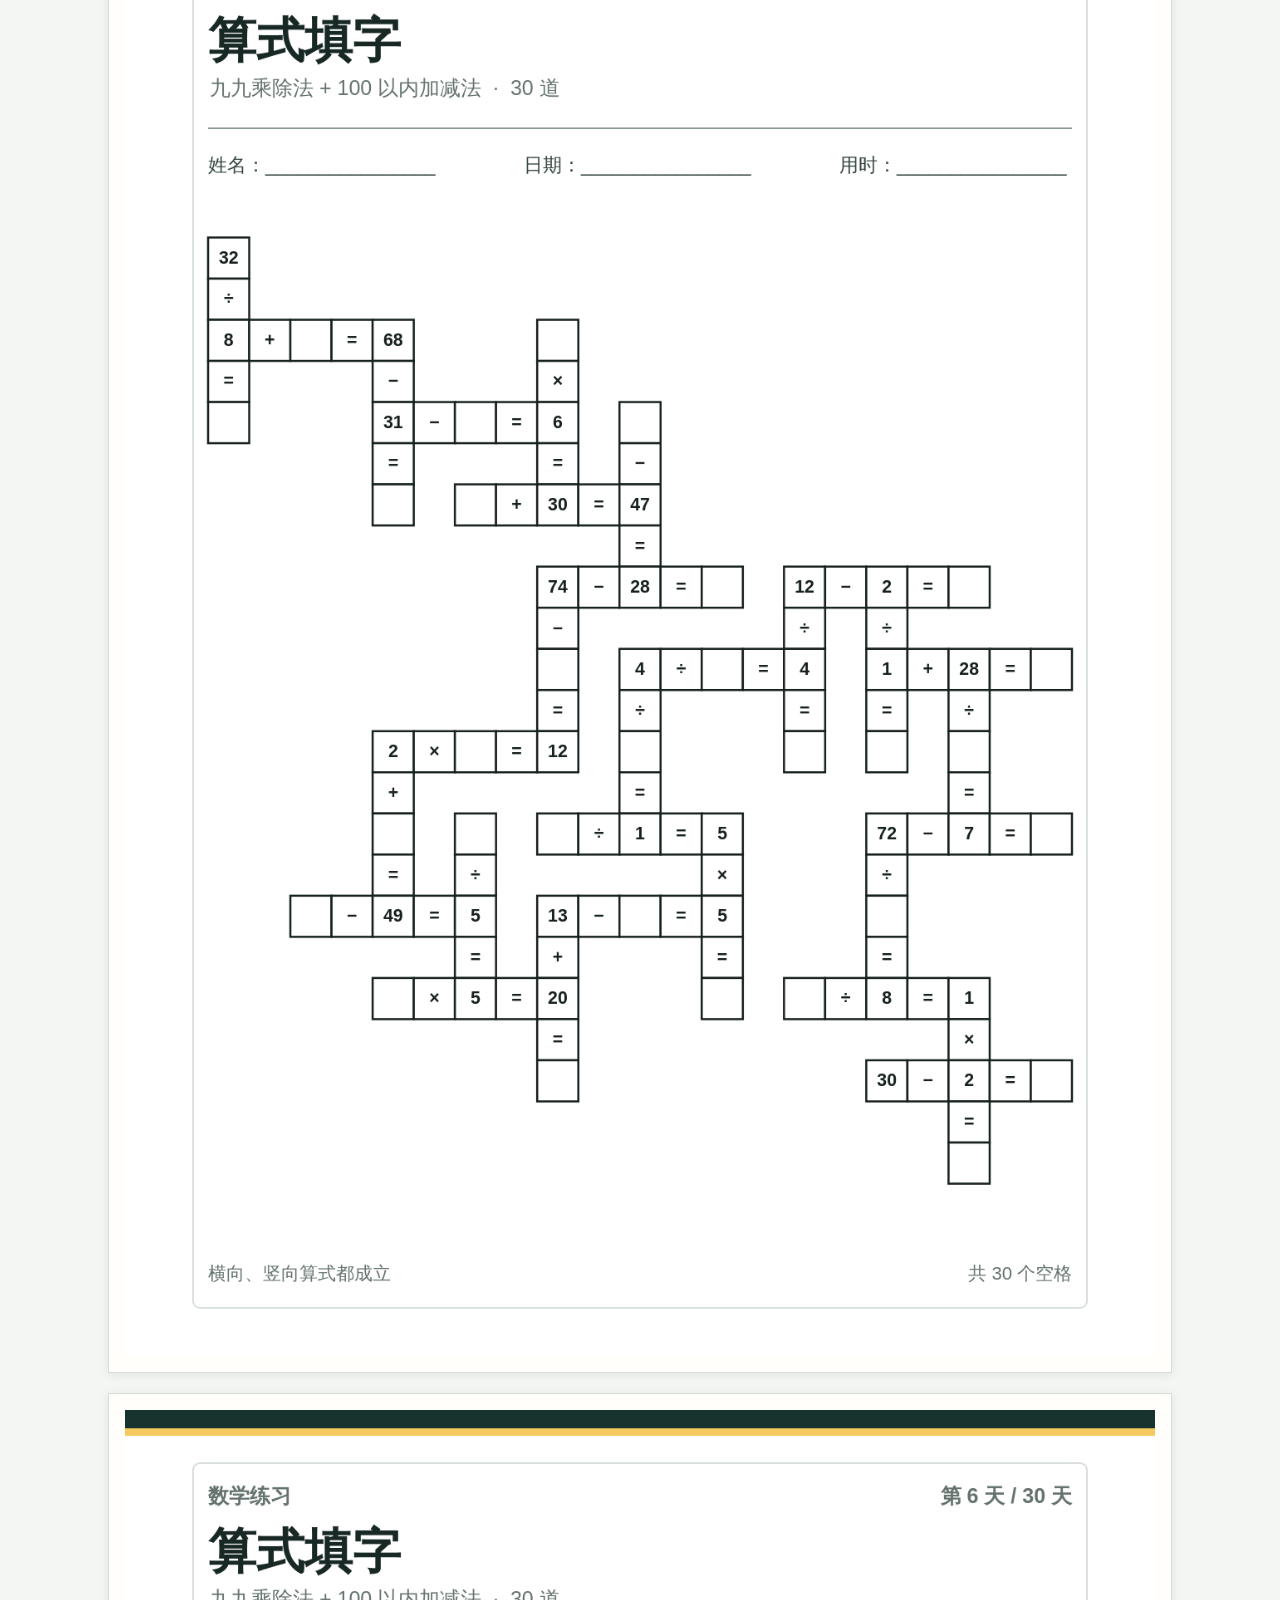
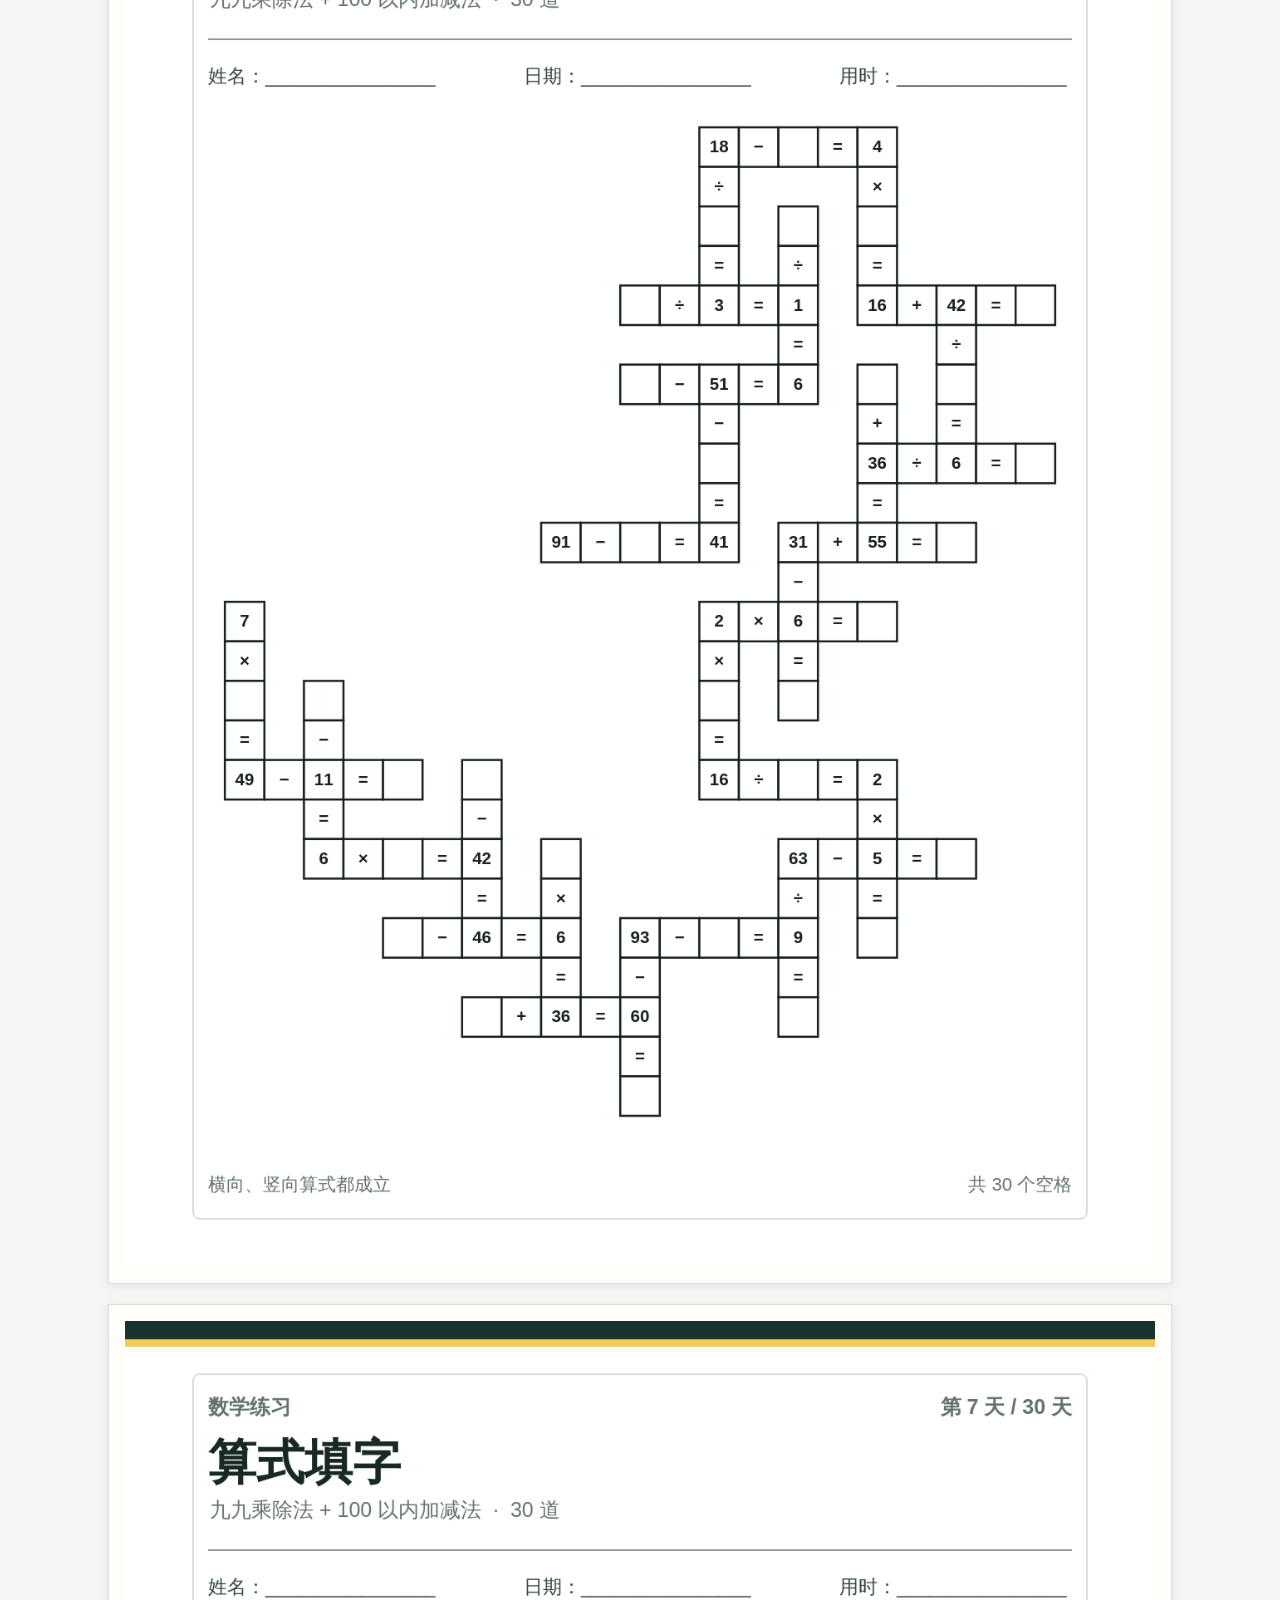
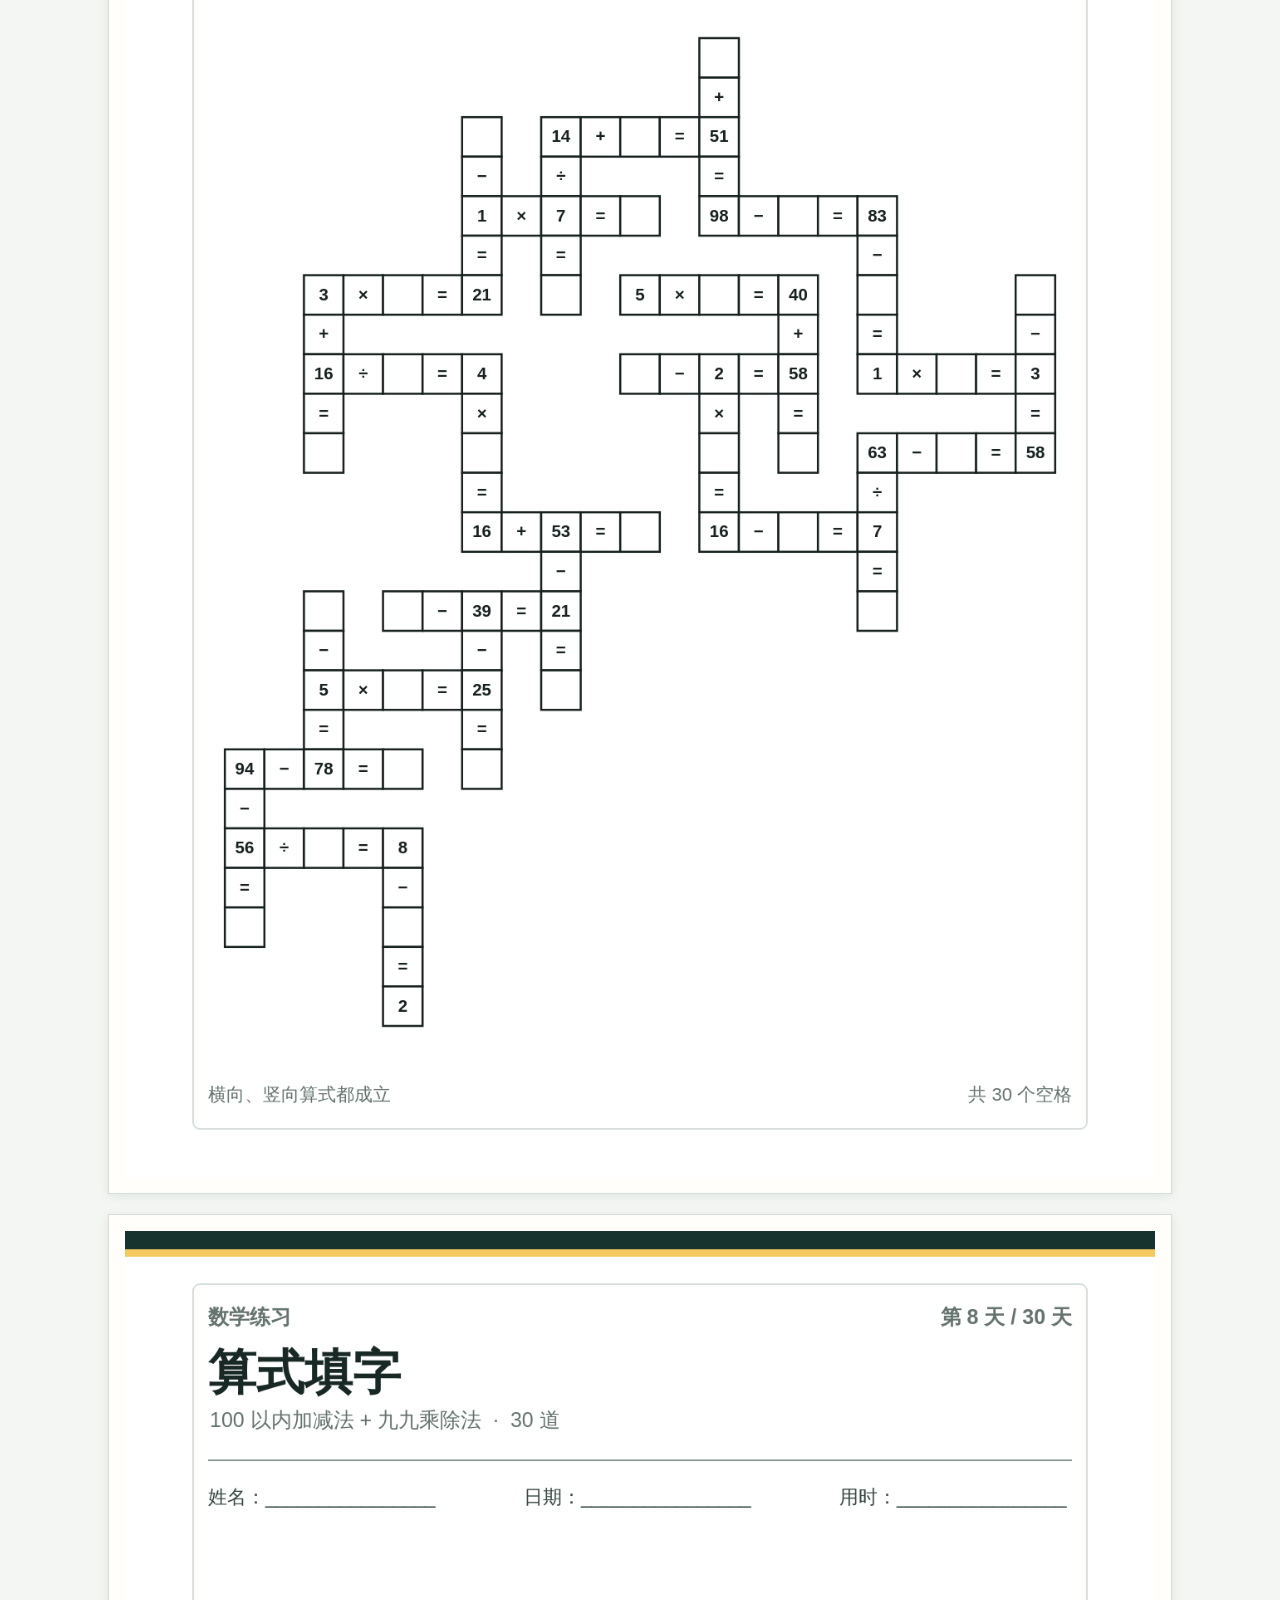
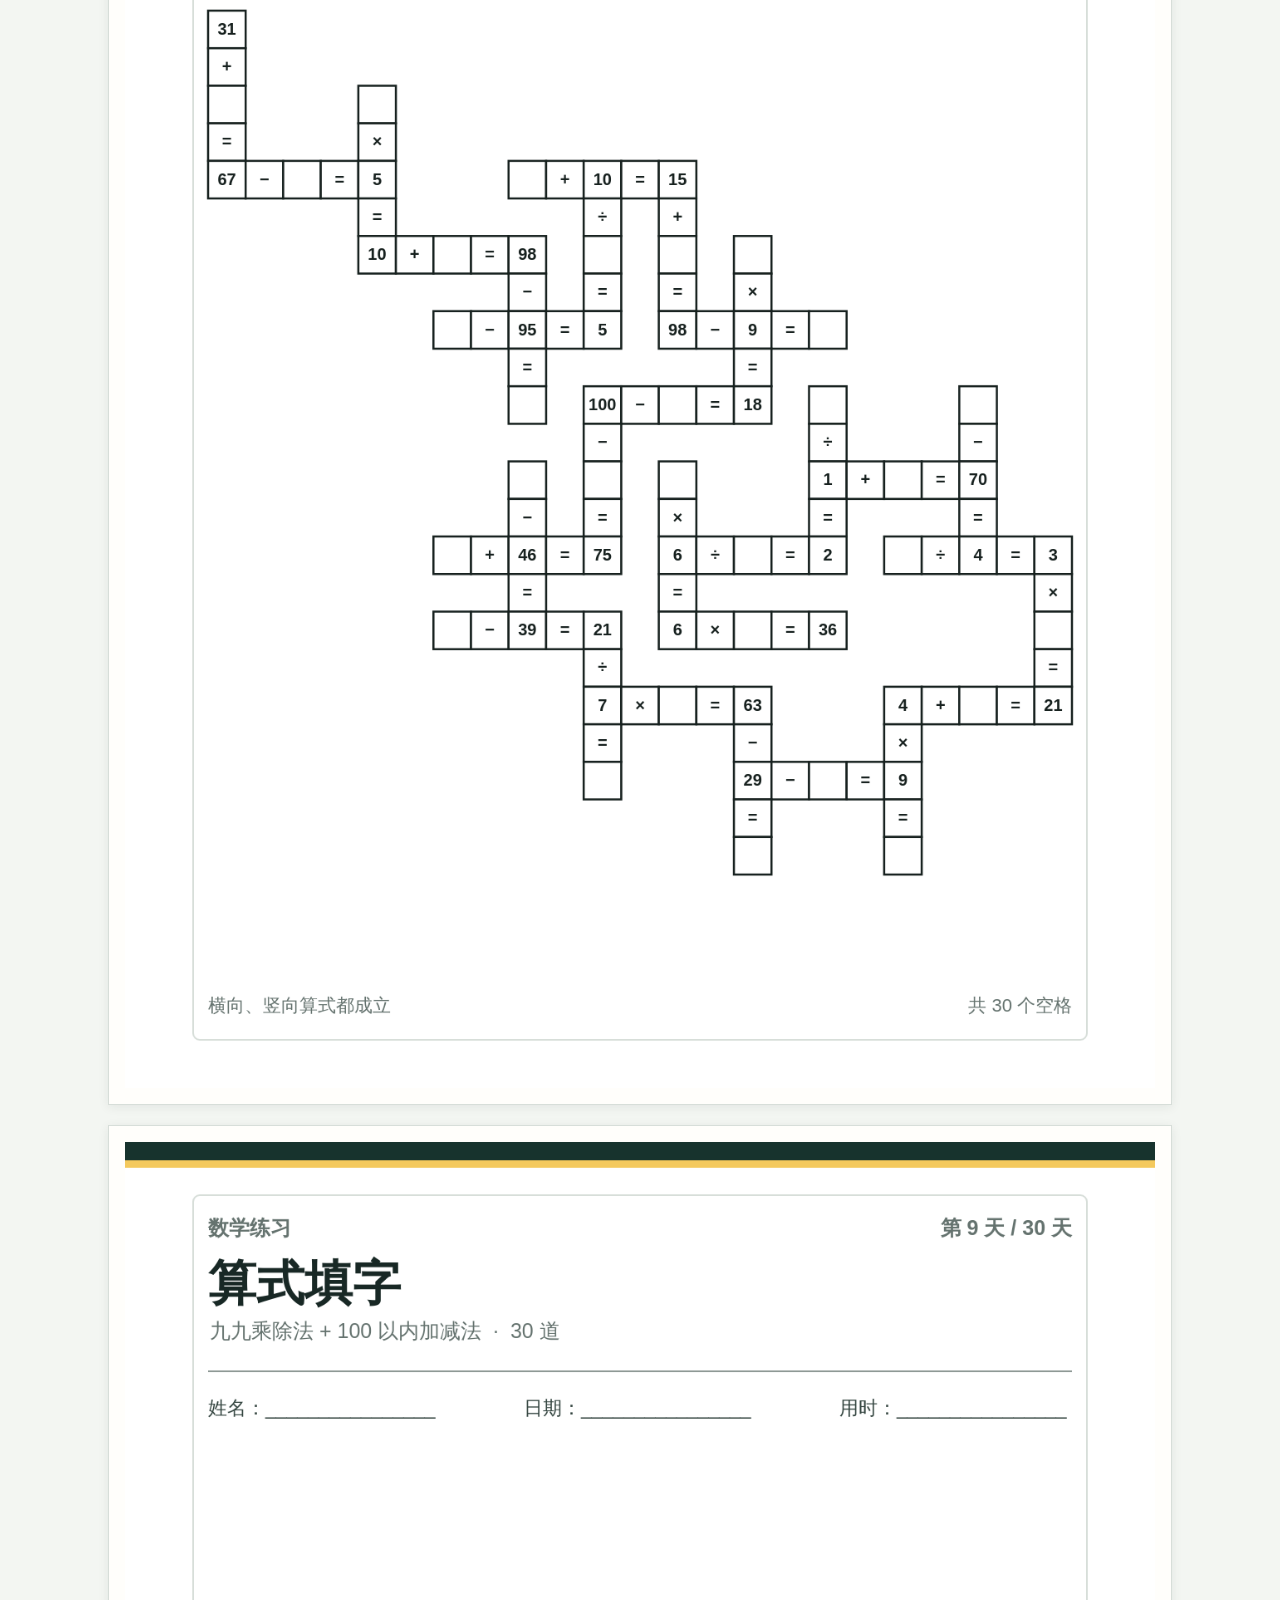
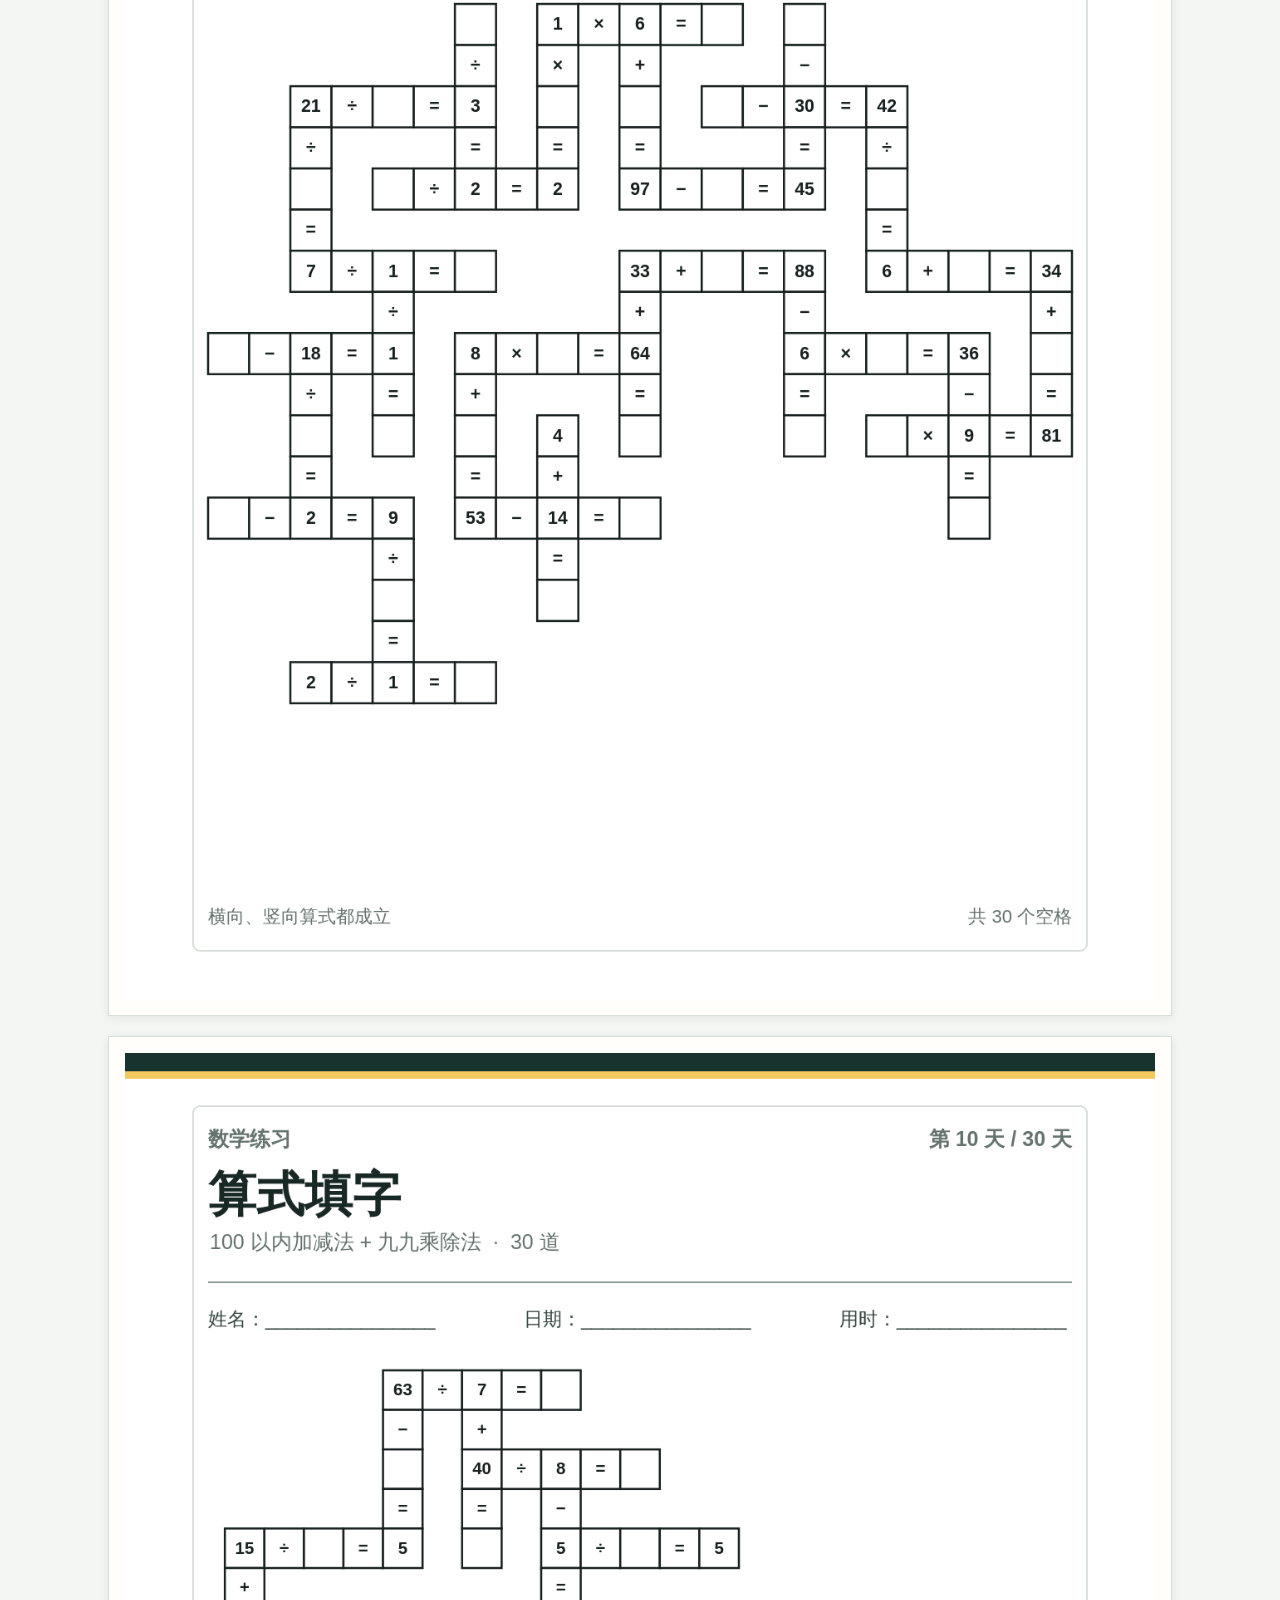
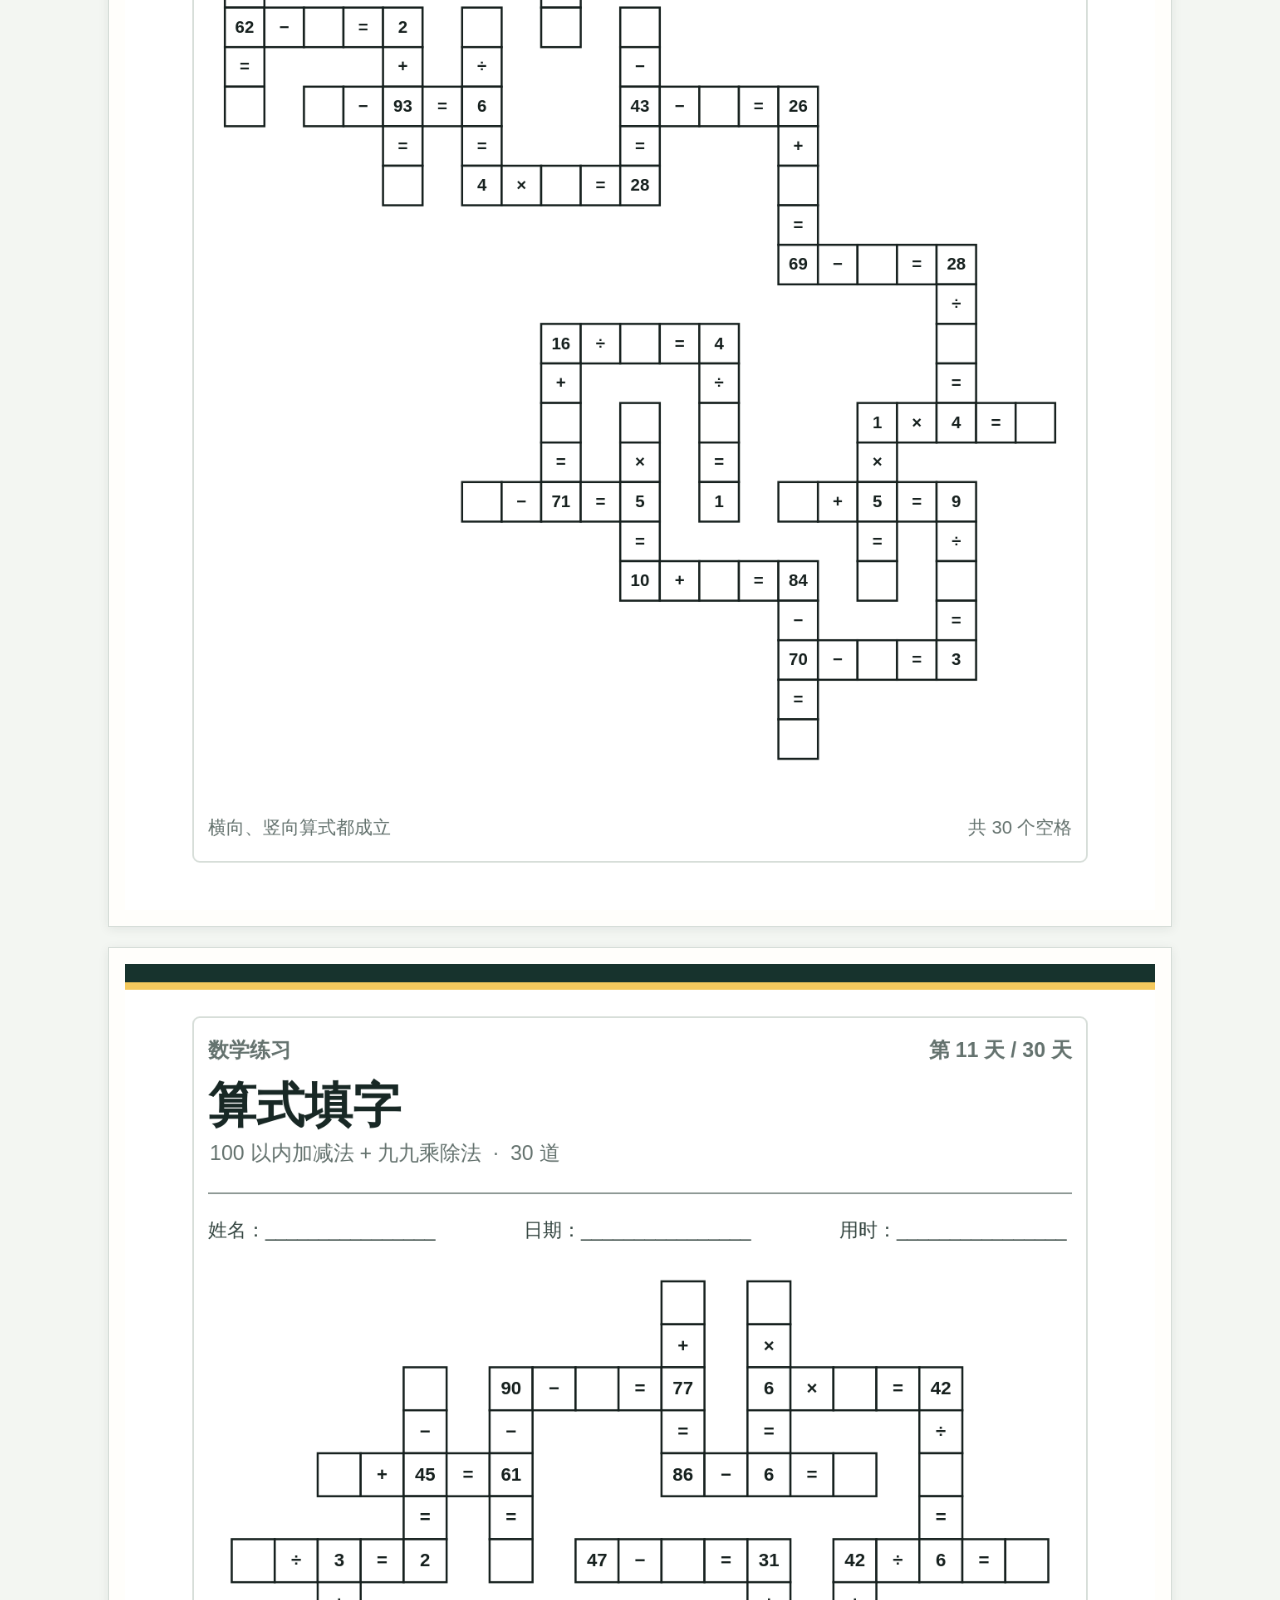
==== commit e4d49ea3: "Update learning site name and introduction" ====
--- a/booklet.html
+++ b/booklet.html
@@ -10,7 +10,7 @@
 <body>
   <main class="booklet-app">
     <section class="screen-controls" aria-label="打印册控制面板">
-      <a class="back-link" href="./index.html">← 返回数学小站</a>
+      <a class="back-link" href="./index.html">← 返回优意学习-数学小站</a>
       <div class="controls-heading">
         <div>
           <p class="eyebrow">纸笔练习</p>
